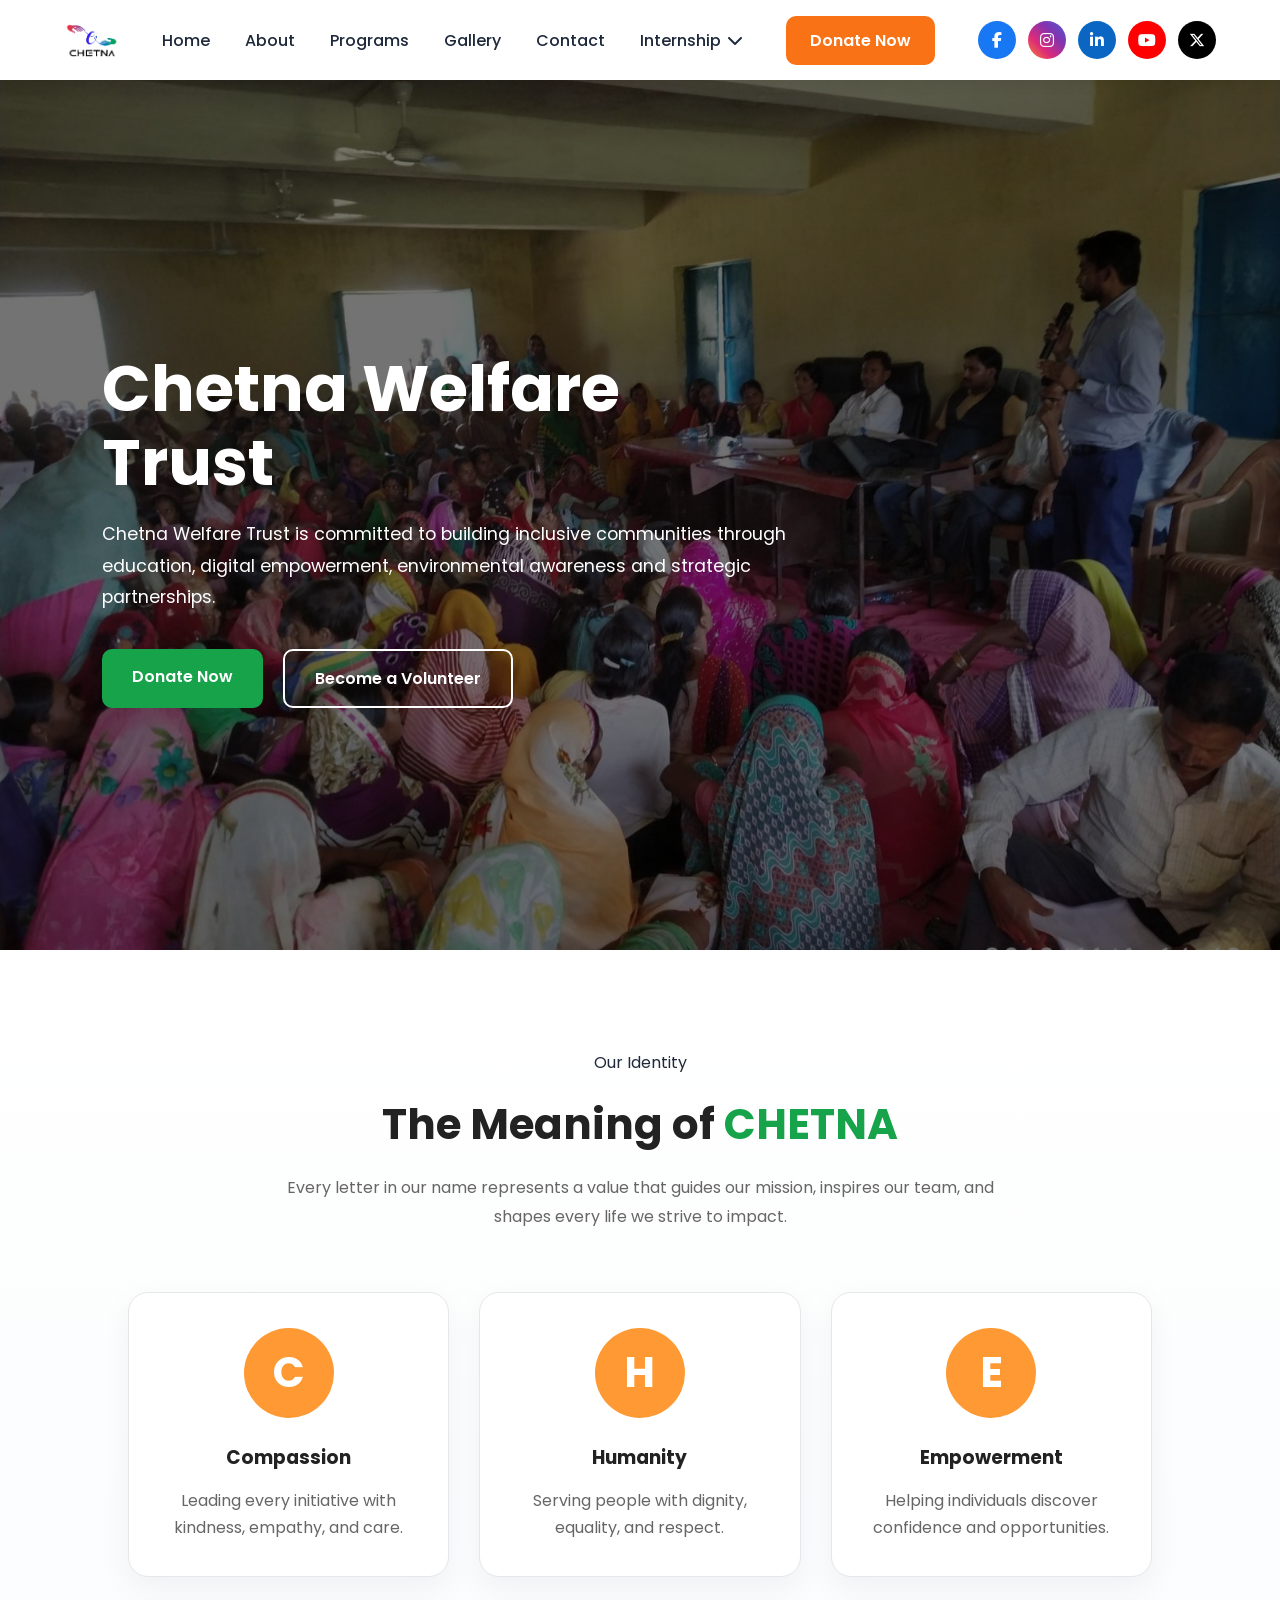
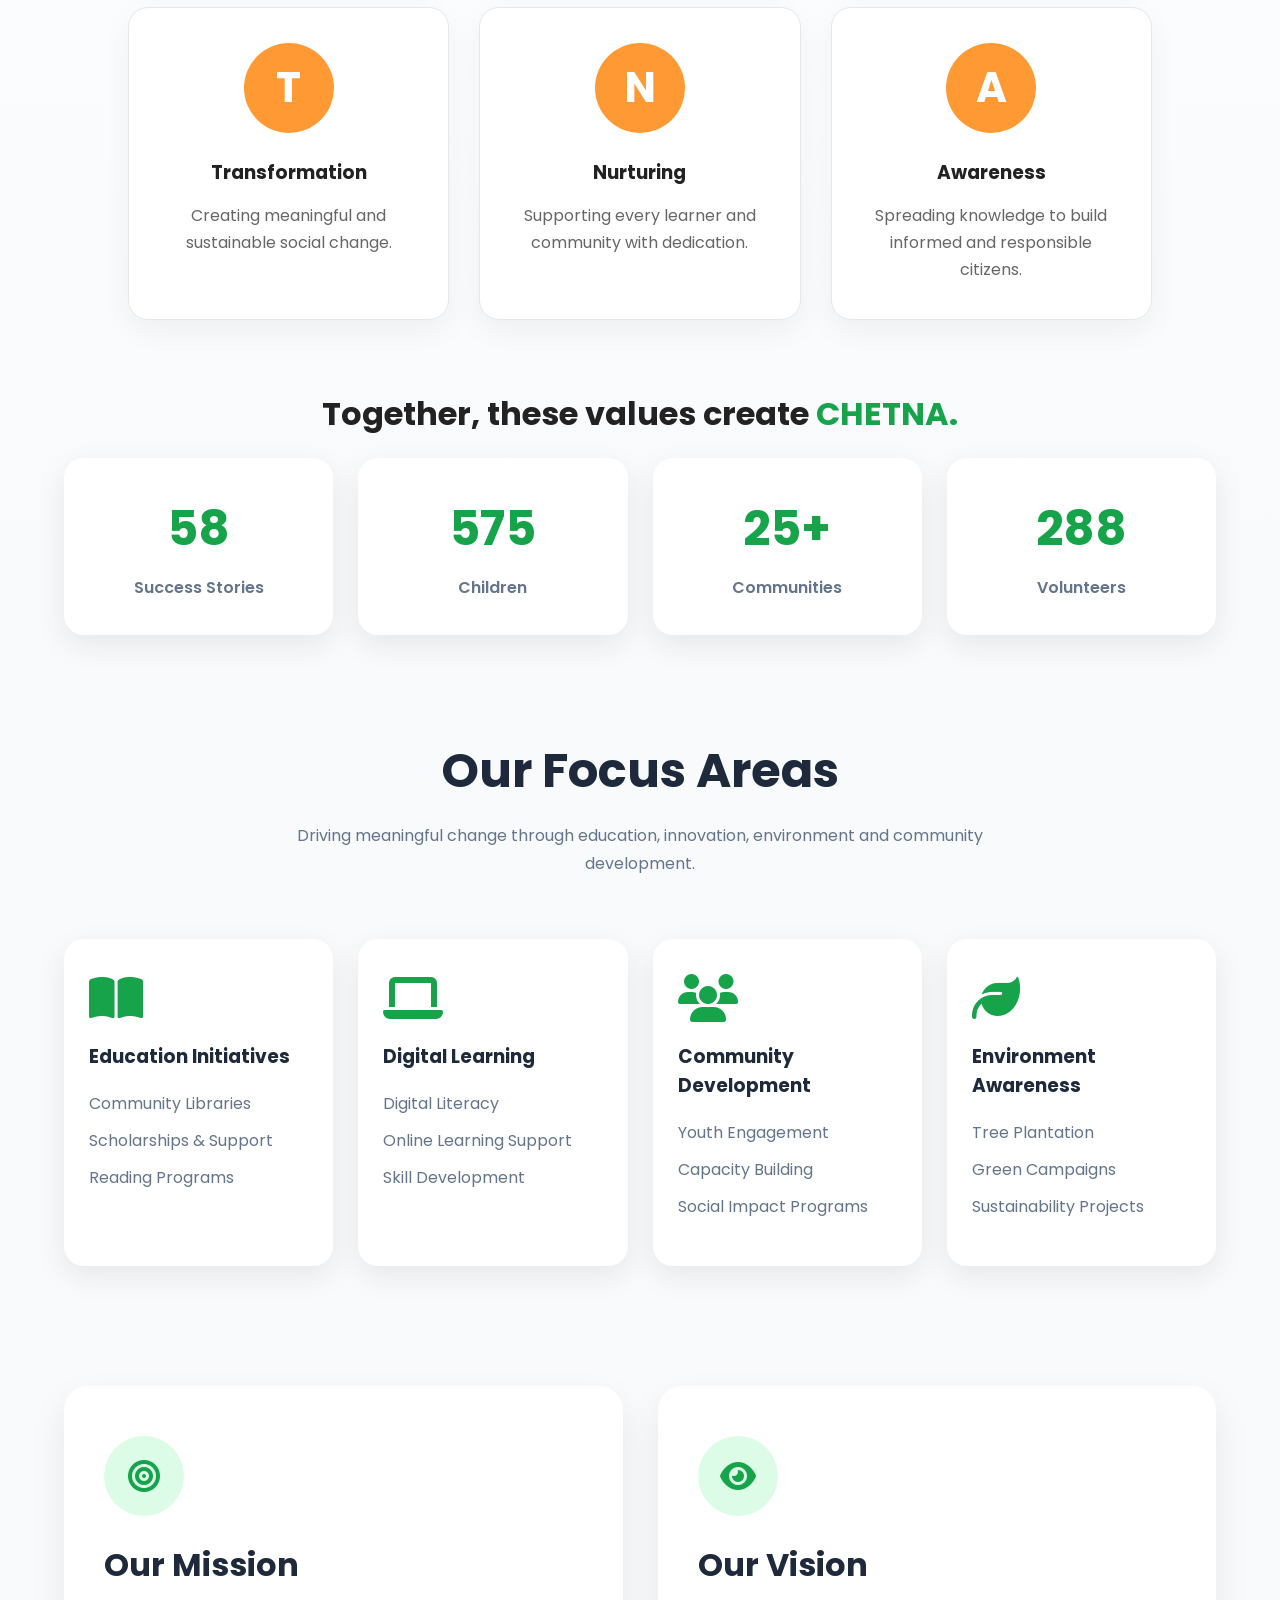
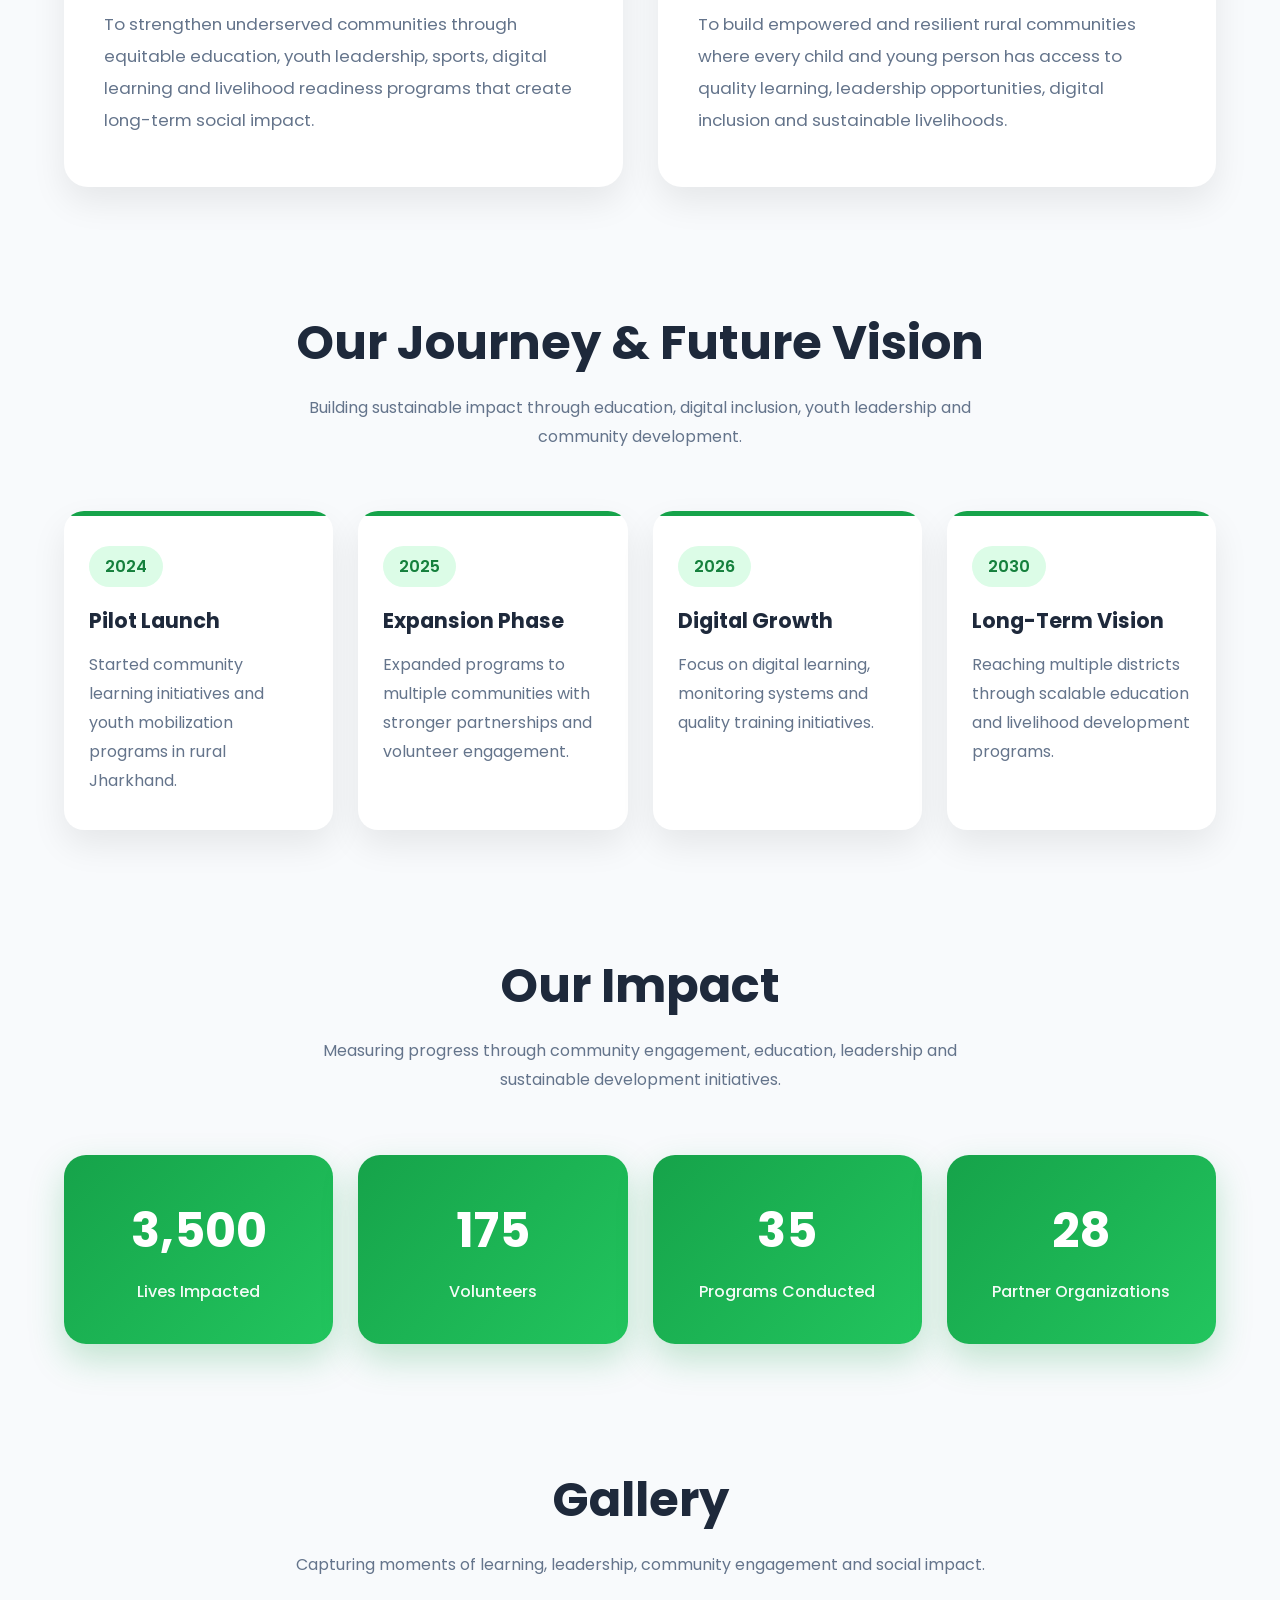
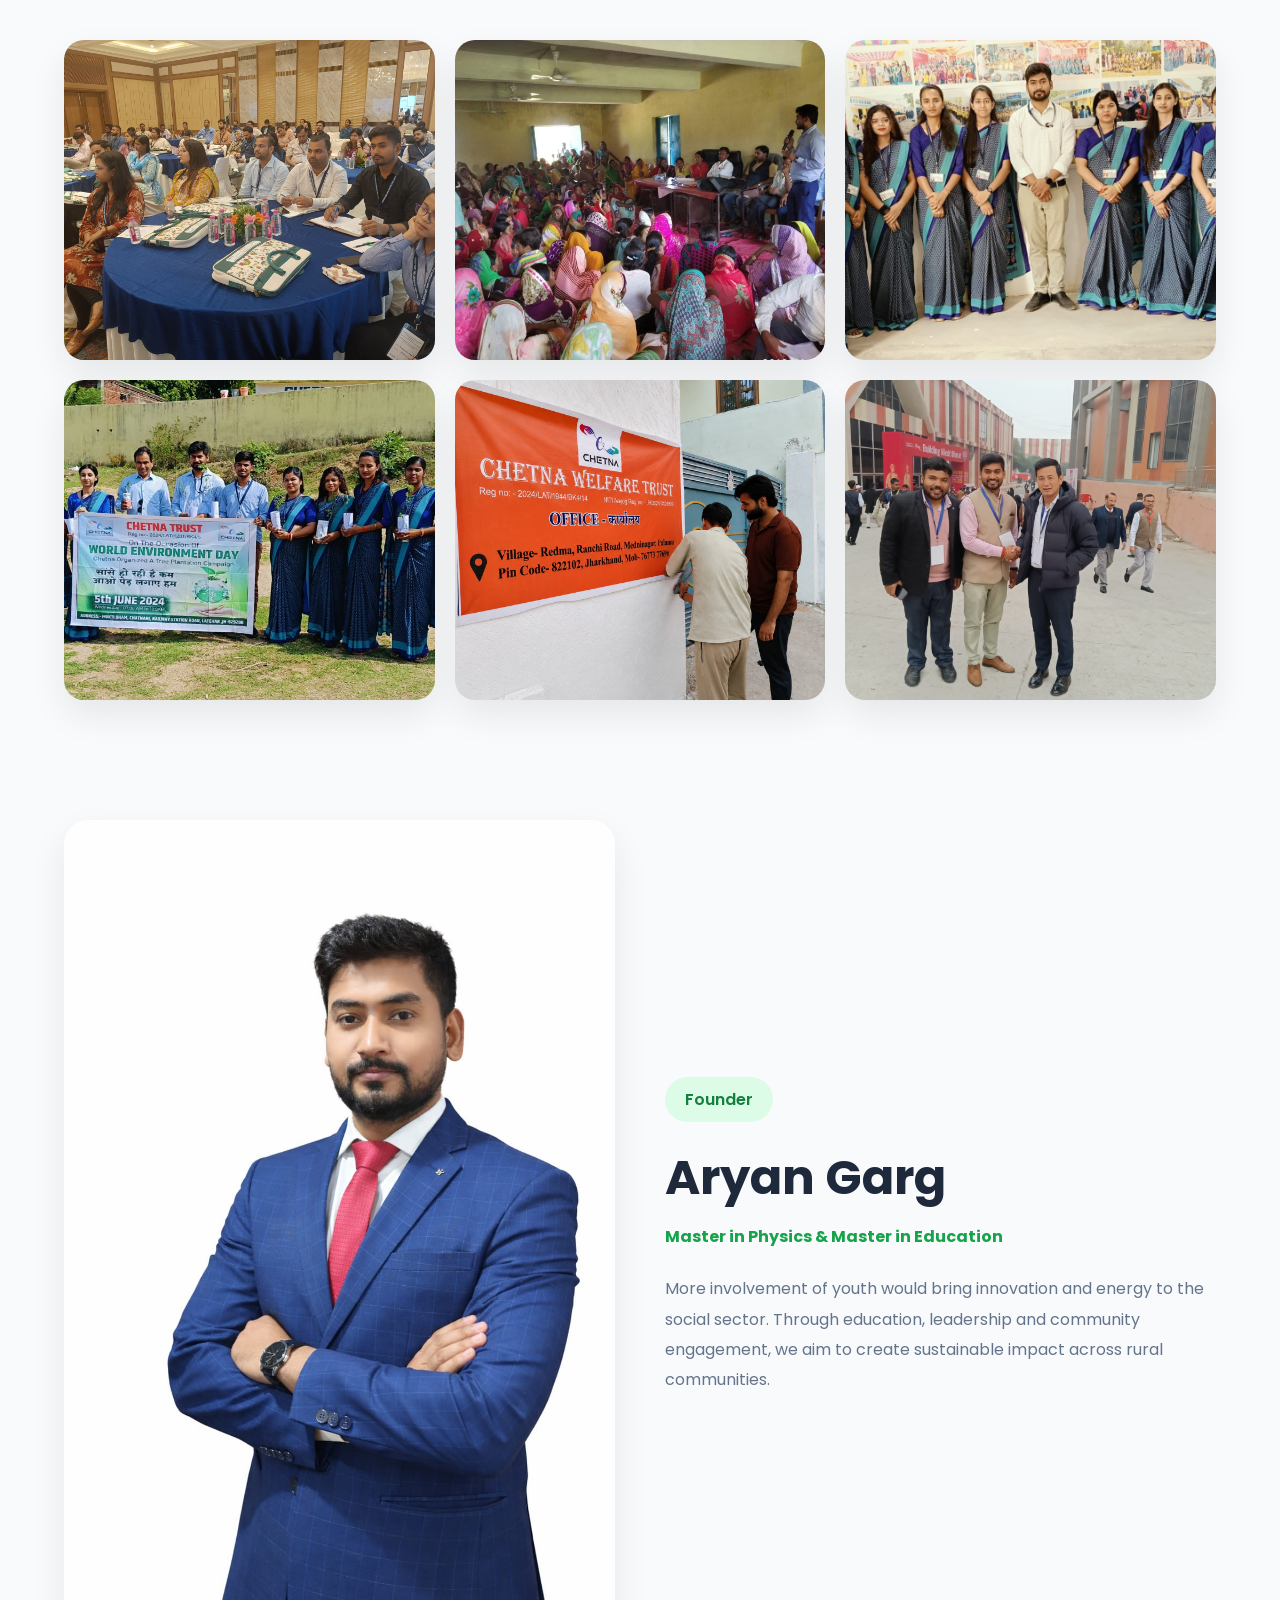
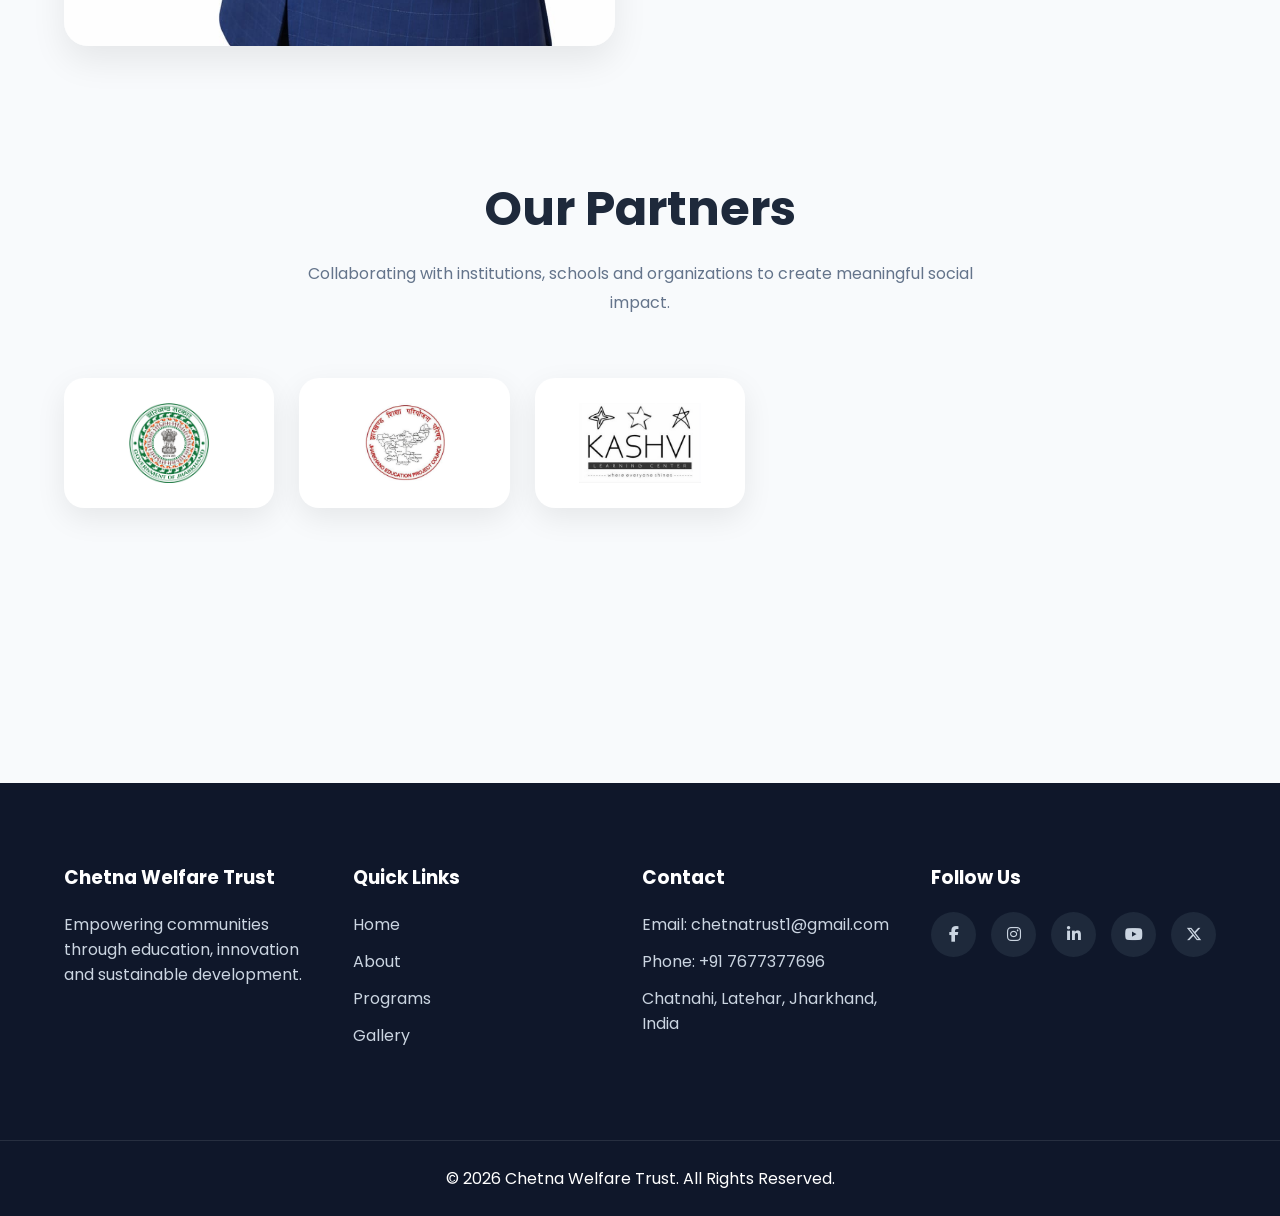
==== index.html @ c37565cb "initial commit" ====
<!doctype html>
<html lang="en">
  <head>
    <title>
      Chetna Welfare Trust | Empowering Communities Through Education
    </title>

    <meta
      name="description"
      content="Chetna Welfare Trust is a non-profit organization dedicated to education, youth empowerment, community development, internships, and social impact initiatives across India."
    />

    <meta
      name="keywords"
      content="Chetna Welfare Trust, NGO, Education, Internship, Volunteer, Community Development, Social Welfare, Youth Empowerment, Certificate Verification, India"
    />

    <meta name="author" content="Chetna Welfare Trust" />

    <meta name="robots" content="index, follow" />

    <link rel="canonical" href="https://chetnawelfaretrust.org/" />

    <link rel="icon" href="assets/images/favicon.png" type="image/png" />
    <!-- Open Graph -->

    <meta property="og:type" content="website" />

    <meta property="og:site_name" content="Chetna Welfare Trust" />

    <meta
      property="og:title"
      content="Chetna Welfare Trust | Empowering Communities Through Education"
    />

    <meta
      property="og:description"
      content="Join Chetna Welfare Trust in empowering communities through education, youth leadership, internships, and social impact initiatives."
    />

    <meta property="og:url" content="https://chetnawelfaretrust.org/" />

    <meta
      property="og:image"
      content="https://chetnawelfaretrust.org/assets/images/og-image.jpg"
    />

    <meta property="og:image:width" content="1200" />

    <meta property="og:image:height" content="630" />

    <meta property="og:locale" content="en_IN" />
    <meta name="twitter:card" content="summary_large_image" />

    <meta name="twitter:title" content="Chetna Welfare Trust" />

    <meta
      name="twitter:description"
      content="Empowering Communities Through Education & Social Impact."
    />

    <meta
      name="twitter:image"
      content="https://chetnawelfaretrust.org/assets/images/og-image.jpg"
    />

    <meta name="twitter:site" content="@chetnatrust1" />

    <meta name="twitter:creator" content="@chetnatrust1" />

    <meta charset="UTF-8" />
    <meta name="viewport" content="width=device-width, initial-scale=1.0" />

    <link rel="stylesheet" href="css/style.css" />

    <link rel="preconnect" href="https://fonts.googleapis.com" />
    <link
      href="https://fonts.googleapis.com/css2?family=Poppins:wght@300;400;500;600;700&display=swap"
      rel="stylesheet"
    />

    <link
      rel="stylesheet"
      href="https://cdnjs.cloudflare.com/ajax/libs/font-awesome/6.7.2/css/all.min.css"
    />
    <link rel="icon" type="image/png" href="assets/images/favicon.png" />
    <script type="application/ld+json">
      {
        "@context": "https://schema.org",
        "@type": "NGO",
        "name": "Chetna Welfare Trust",
        "url": "https://chetnawelfaretrust.org",
        "logo": "https://chetnawelfaretrust.org/assets/images/logo.png",
        "image": "https://chetnawelfaretrust.org/assets/images/og-image.jpg",
        "description": "Chetna Welfare Trust is a non-profit organization dedicated to education, youth empowerment, internships, community development, and social impact initiatives.",
        "email": "chetnatrust1@gmail.com",
        "telephone": "+91-7677377696",
        "address": {
          "@type": "PostalAddress",
          "addressLocality": "Chatnahi",
          "addressRegion": "Jharkhand",
          "postalCode": "829206",
          "addressCountry": "IN"
        },
        "sameAs": [
          "https://www.facebook.com/profile.php?id=61560258104470",
          "https://www.instagram.com/chetnawelfaretrust/",
          "https://www.linkedin.com/in/chetna-welfare-trust",
          "https://youtube.com/@chetnawelfaretrust",
          "https://x.com/chetnatrust1"
        ]
      }
    </script>
  </head>

  <body>
    <header>
      <nav class="navbar">
        <div class="logo">
          <img src="assets/images/logo.png" alt="Chetna Logo" />
        </div>
        <div class="menu-toggle">
          <i class="fas fa-bars"></i>
        </div>

        <ul class="nav-links">
          <li><a href="index.html">Home</a></li>
          <li><a href="about.html">About</a></li>
          <li><a href="programs.html">Programs</a></li>
          <li><a href="gallery.html">Gallery</a></li>
          <li><a href="contact.html">Contact</a></li>
          <li class="dropdown">
            <a href="#">
              Internship
              <i class="fas fa-chevron-down"></i>
            </a>

            <ul class="dropdown-menu">
              <li>
                <a href="apply.html"> Apply for Internship </a>
              </li>

              <li>
                <a href="intern.html"> Intern Portal </a>
              </li>

              <li>
                <a href="alumni.html"> Alumni </a>
              </li>

              <li>
                <a href="verify.html"> Verify Certificate </a>
              </li>
            </ul>
          </li>
          <li class="mobile-donate">
            <a href="donate.html">Donate Now</a>
          </li>
        </ul>
        <a href="donate.html" class="donate-btn"> Donate Now </a>
        <div class="navbar-social">
          <a
            href="https://www.facebook.com/profile.php?id=61560258104470&mibextid=ZbWKwL"
            target="_blank" class="facebook"
            ><i class="fab fa-facebook-f"></i
          ></a>

          <a
            href="https://www.instagram.com/chetnawelfaretrust?igsh=Z28xZHllMmFvMW11"
            target="_blank" class="instagram"
            ><i class="fab fa-instagram"></i
          ></a>

          <a
            href="https://www.linkedin.com/in/chetna-welfare-trust?utm_source=share&utm_campaign=share_via&utm_content=profile&utm_medium=android_app"
            target="_blank" class="linkedin"
            ><i class="fab fa-linkedin-in"></i
          ></a>

          <a
            href="https://youtube.com/@chetnawelfaretrust?si=_4O9Bzo_yJqtddMz"
            target="_blank" class="youtube"
            ><i class="fab fa-youtube"></i
          ></a>

          <a
            href="https://x.com/chetnatrust1?t=NBhVARQ-8XeHVp4KHiUsDQ&s=09"
            target="_blank" class="twitter"
            ><i class="fa-brands fa-x-twitter"></i
          ></a>
        </div>
      </nav>
    </header>

    <section class="hero">
      <div class="hero-content">
        <h1>Chetna Welfare Trust</h1>

        <p>
          Chetna Welfare Trust is committed to building inclusive communities
          through education, digital empowerment, environmental awareness and
          strategic partnerships.
        </p>

        <div class="hero-buttons">
          <a href="donate.html" class="btn-primary"> Donate Now </a>

          <a href="contact.html" class="btn-secondary"> Become a Volunteer </a>
        </div>
      </div>
    </section>
    <section class="chetna-values">
      <div class="section-heading">
        <span class="section-tag">Our Identity</span>

        <h2>The Meaning of <span>CHETNA</span></h2>

        <p>
          Every letter in our name represents a value that guides our mission,
          inspires our team, and shapes every life we strive to impact.
        </p>
      </div>

      <div class="values-grid">
        <div class="value-card hidden">
          <div class="letter">C</div>
          <h3>Compassion</h3>
          <p>Leading every initiative with kindness, empathy, and care.</p>
        </div>

        <div class="value-card hidden">
          <div class="letter">H</div>
          <h3>Humanity</h3>
          <p>Serving people with dignity, equality, and respect.</p>
        </div>

        <div class="value-card hidden">
          <div class="letter">E</div>
          <h3>Empowerment</h3>
          <p>Helping individuals discover confidence and opportunities.</p>
        </div>

        <div class="value-card hidden">
          <div class="letter">T</div>
          <h3>Transformation</h3>
          <p>Creating meaningful and sustainable social change.</p>
        </div>

        <div class="value-card hidden">
          <div class="letter">N</div>
          <h3>Nurturing</h3>
          <p>Supporting every learner and community with dedication.</p>
        </div>

        <div class="value-card hidden">
          <div class="letter">A</div>
          <h3>Awareness</h3>
          <p>Spreading knowledge to build informed and responsible citizens.</p>
        </div>
      </div>

      <div class="chetna-footer">
        <h3>Together, these values create <span>CHETNA.</span></h3>
      </div>
    </section>
    <section class="stats hidden">
      <div class="stat-card">
        <h2 class="counter" data-target="100">0</h2>
        <p>Success Stories</p>
      </div>

      <div class="stat-card">
        <h2 class="counter" data-target="1000">0</h2>
        <p>Children</p>
      </div>

      <div class="stat-card">
        <h2 class="counter" data-target="25">0</h2>
        <p>Communities</p>
      </div>

      <div class="stat-card">
        <h2 class="counter" data-target="500">0</h2>
        <p>Volunteers</p>
      </div>
    </section>

    <section class="focus-areas hidden">
      <div class="section-title">
        <h2>Our Focus Areas</h2>
        <p>
          Driving meaningful change through education, innovation, environment
          and community development.
        </p>
      </div>

      <div class="focus-grid">
        <div class="focus-card s-c">
          <i class="fas fa-book-open"></i>
          <h3>Education Initiatives</h3>
          <ul>
            <li>Community Libraries</li>
            <li>Scholarships & Support</li>
            <li>Reading Programs</li>
          </ul>
        </div>

        <div class="focus-card s-c">
          <i class="fas fa-laptop"></i>
          <h3>Digital Learning</h3>
          <ul>
            <li>Digital Literacy</li>
            <li>Online Learning Support</li>
            <li>Skill Development</li>
          </ul>
        </div>

        <div class="focus-card s-c">
          <i class="fas fa-users"></i>
          <h3>Community Development</h3>
          <ul>
            <li>Youth Engagement</li>
            <li>Capacity Building</li>
            <li>Social Impact Programs</li>
          </ul>
        </div>

        <div class="focus-card s-c">
          <i class="fas fa-leaf"></i>
          <h3>Environment Awareness</h3>
          <ul>
            <li>Tree Plantation</li>
            <li>Green Campaigns</li>
            <li>Sustainability Projects</li>
          </ul>
        </div>
      </div>
    </section>
    <section class="mission-vision hidden">
      <div class="mission-card s-c">
        <div class="card-icon">
          <i class="fas fa-bullseye"></i>
        </div>

        <h2>Our Mission</h2>

        <p>
          To strengthen underserved communities through equitable education,
          youth leadership, sports, digital learning and livelihood readiness
          programs that create long-term social impact.
        </p>
      </div>

      <div class="mission-card s-c">
        <div class="card-icon">
          <i class="fas fa-eye"></i>
        </div>

        <h2>Our Vision</h2>

        <p>
          To build empowered and resilient rural communities where every child
          and young person has access to quality learning, leadership
          opportunities, digital inclusion and sustainable livelihoods.
        </p>
      </div>
    </section>

    <section class="journey hidden">
      <div class="section-title">
        <h2>Our Journey & Future Vision</h2>
        <p>
          Building sustainable impact through education, digital inclusion,
          youth leadership and community development.
        </p>
      </div>

      <div class="timeline">
        <div class="timeline-card s-c">
          <span>2024</span>
          <h3>Pilot Launch</h3>
          <p>
            Started community learning initiatives and youth mobilization
            programs in rural Jharkhand.
          </p>
        </div>

        <div class="timeline-card s-c">
          <span>2025</span>
          <h3>Expansion Phase</h3>
          <p>
            Expanded programs to multiple communities with stronger partnerships
            and volunteer engagement.
          </p>
        </div>

        <div class="timeline-card s-c">
          <span>2026</span>
          <h3>Digital Growth</h3>
          <p>
            Focus on digital learning, monitoring systems and quality training
            initiatives.
          </p>
        </div>

        <div class="timeline-card s-c">
          <span>2030</span>
          <h3>Long-Term Vision</h3>
          <p>
            Reaching multiple districts through scalable education and
            livelihood development programs.
          </p>
        </div>
      </div>
    </section>

    <section class="impact-section hidden">
      <div class="section-title">
        <h2>Our Impact</h2>
        <p>
          Measuring progress through community engagement, education, leadership
          and sustainable development initiatives.
        </p>
      </div>

      <div class="impact-grid">
        <div class="impact-card s-c">
          <h3 class="counter" data-target="10000">0</h3>
          <p>Lives Impacted</p>
        </div>

        <div class="impact-card s-c">
          <h3 class="counter" data-target="500">0</h3>
          <p>Volunteers</p>
        </div>

        <div class="impact-card s-c">
          <h3 class="counter" data-target="100">0</h3>
          <p>Programs Conducted</p>
        </div>

        <div class="impact-card s-c">
          <h3 class="counter" data-target="50">0</h3>
          <p>Partner Organizations</p>
        </div>
      </div>
    </section>

    <section class="gallery-section hidden">
      <div class="section-title">
        <h2>Gallery</h2>
        <p>
          Capturing moments of learning, leadership, community engagement and
          social impact.
        </p>
      </div>

      <div class="gallery-grid">
        <div class="gallery-item">
          <img src="assets/images/gallery1.jpeg" alt="" />
        </div>

        <div class="gallery-item">
          <img src="assets/images/gallery2.jpeg" alt="" />
        </div>

        <div class="gallery-item">
          <img src="assets/images/gallery3.jpeg" alt="" />
        </div>

        <div class="gallery-item">
          <img src="assets/images/gallery4.jpeg" alt="" />
        </div>

        <div class="gallery-item">
          <img src="assets/images/gallery5.jpeg" alt="" />
        </div>

        <div class="gallery-item">
          <img src="assets/images/gallery6.jpeg" alt="" />
        </div>
      </div>
    </section>
    <section class="founder-section hidden">
      <div class="founder-image">
        <img src="assets/images/founder.jpg" alt="Aryan Garg" />
      </div>

      <div class="founder-content">
        <span class="founder-tag"> Founder </span>

        <h2>Aryan Garg</h2>

        <h4>Master in Physics & Master in Education</h4>

        <p>
          More involvement of youth would bring innovation and energy to the
          social sector. Through education, leadership and community engagement,
          we aim to create sustainable impact across rural communities.
        </p>
      </div>
    </section>

    <section class="partners-section hidden">
      <div class="section-title">
        <h2>Our Partners</h2>

        <p>
          Collaborating with institutions, schools and organizations to create
          meaningful social impact.
        </p>
      </div>

      <div class="partners-grid">
        <div class="partner-card s-c">
          <img src="assets/images/partner1.png" alt="" />
        </div>

        <div class="partner-card s-c">
          <img src="assets/images/partner2.png" alt="" />
        </div>

        <div class="partner-card s-c">
          <img src="assets/images/partner3.png" alt="" />
        </div>

        <div class="partner-card s-c">
          <img src="assets/images/partner4.png" alt="" />
        </div>

        <div class="partner-card s-c">
          <img src="assets/images/partner5.png" alt="" />
        </div>
        <div class="partner-card s-c">
          <img src="assets/images/partner6.png" alt="st xavier zoology" />
        </div>
        <div class="partner-card s-c">
          <img src="assets/images/partner7.png" alt="kct" />
        </div>
        <div class="partner-card s-c">
          <img src="assets/images/partner8.png" alt="st xavier" />
        </div>
      </div>
    </section>

    <footer>
      <div class="footer-container">
        <div class="footer-col">
          <h3>Chetna Welfare Trust</h3>

          <p>
            Empowering communities through education, innovation and sustainable
            development.
          </p>
        </div>

        <div class="footer-col">
          <h3>Quick Links</h3>

          <a href="index.html">Home</a>
          <a href="about.html">About</a>
          <a href="programs.html">Programs</a>
          <a href="gallery.html">Gallery</a>
        </div>

        <div class="footer-col">
          <h3>Contact</h3>

          <p>Email: chetnatrust1@gmail.com</p>
          <p>Phone: +91 7677377696</p>

          <p>Chatnahi, Latehar, Jharkhand, India</p>
        </div>

        <div class="footer-col">
          <h3>Follow Us</h3>

          <div class="footer-social">
            <a
              href="https://www.facebook.com/profile.php?id=61560258104470&mibextid=ZbWKwL"
              target="_blank"
              ><i class="fab fa-facebook-f"></i
            ></a>

            <a
              href="https://www.instagram.com/chetnawelfaretrust?igsh=Z28xZHllMmFvMW11"
              target="_blank"
              ><i class="fab fa-instagram"></i
            ></a>

            <a
              href="https://www.linkedin.com/in/chetna-welfare-trust?utm_source=share&utm_campaign=share_via&utm_content=profile&utm_medium=android_app"
              target="_blank"
              ><i class="fab fa-linkedin-in"></i
            ></a>

            <a
              href="https://youtube.com/@chetnawelfaretrust?si=_4O9Bzo_yJqtddMz"
              target="_blank"
              ><i class="fab fa-youtube"></i
            ></a>

            <a
              href="https://x.com/chetnatrust1?t=NBhVARQ-8XeHVp4KHiUsDQ&s=09"
              target="_blank"
              ><i class="fa-brands fa-x-twitter"></i
            ></a>
          </div>
        </div>
      </div>

      <div class="footer-bottom">
        © 2026 Chetna Welfare Trust. All Rights Reserved.
      </div>
    </footer>
    <script src="js/script.js"></script>
    <script src="js/animation.js"></script>
  </body>
</html>
---- css/style.css ----
* {
  margin: 0;
  padding: 0;
  box-sizing: border-box;
  font-family: "Poppins", sans-serif;
}

html {
  scroll-behavior: smooth;
}

body {
  background: #f8fafc;
  color: #1e293b;
}

a {
  text-decoration: none;
}

ul {
  list-style: none;
}

header {
  width: 100%;
  position: fixed;
  top: 0;
  left: 0;
  z-index: 1000;
  background: #ffffff;
  box-shadow: 0 2px 15px rgba(0, 0, 0, 0.08);
}

.navbar {
  width: 90%;
  max-width: 1400px;
  margin: auto;
  height: 80px;
  display: flex;
  justify-content: space-between;
  align-items: center;
}

.logo img {
  height: 60px;
}

.nav-links {
  display: flex;
  gap: 35px;
}

.nav-links a {
  color: #1e293b;
  font-size: 1rem;
  font-weight: 500;
  transition: 0.3s;
}

.nav-links a:hover {
  color: #16a34a;
}

.donate-btn {
  background: #f97316;
  color: white;
  padding: 12px 24px;
  border-radius: 10px;
  font-weight: 600;
  transition: 0.3s;
}

.donate-btn:hover {
  background: #ea580c;
}

/* @media (max-width: 768px) {
  header {
    position: fixed;
    top: 0;
    left: 0;
    width: 100%;
    z-index: 9999;
    background: #fff;
  }

  .navbar {
    display: flex;
    flex-direction: column;
    align-items: center;
    gap: 15px;
    padding: 15px;
  }

  .logo img {
    max-width: 120px;
    height: auto;
  }

  .nav-links {
    display: flex;
    flex-wrap: wrap;
    justify-content: center;
    gap: 10px;
  }

  .nav-links a {
    font-size: 14px;
  }

  .donate-btn {
    margin-top: 5px;
  }
} */
.hero {
  min-height: 100vh;
  background:
    linear-gradient(rgba(0, 0, 0, 0.55), rgba(0, 0, 0, 0.55)),
    url("../assets/images/hero.jpeg");
  background-size: cover;
  background-position: center;
  display: flex;
  align-items: center;
  margin-top: 50px;
  padding: 120px 8%;
}

.hero-content {
  max-width: 700px;
  color: white;
}

.hero-content h1 {
  font-size: 4rem;
  line-height: 1.15;
  margin-bottom: 20px;
  font-weight: 700;
}

.hero-content p {
  font-size: 1.1rem;
  line-height: 1.8;
  margin-bottom: 35px;
}

.hero-buttons {
  display: flex;
  gap: 20px;
  flex-wrap: wrap;
}

.hero,
.about-hero,
.programs-hero,
.gallery-hero,
.contact-hero,
.donate-hero {
  padding-top: 180px !important;
}

.btn-primary {
  background: #16a34a;
  color: white;
  padding: 15px 30px;
  border-radius: 10px;
  font-weight: 600;
  transition: 0.3s;
}

.btn-primary:hover {
  background: #15803d;
}

.btn-secondary {
  border: 2px solid white;
  color: white;
  padding: 15px 30px;
  border-radius: 10px;
  font-weight: 600;
  transition: 0.3s;
}

.btn-secondary:hover {
  background: white;
  color: #111827;
}

.stats {
  width: 90%;
  max-width: 1300px;
  margin: -80px auto 100px;
  display: grid;
  grid-template-columns: repeat(4, 1fr);
  gap: 25px;
}

.stat-card {
  background: white;
  padding: 35px;
  text-align: center;
  border-radius: 20px;
  box-shadow: 0 10px 30px rgba(0, 0, 0, 0.08);
}

.stat-card h2 {
  color: #16a34a;
  font-size: 3rem;
  margin-bottom: 10px;
}

.stat-card p {
  color: #64748b;
  font-weight: 600;
}

@media (max-width: 992px) {
  .hero-content h1 {
    font-size: 3rem;
  }

  .stats {
    grid-template-columns: repeat(2, 1fr);
  }
}

/* @media (max-width: 768px) {
  .navbar {
    flex-direction: column;
    height: auto;
    padding: 20px 0;
    gap: 20px;
  }

  .nav-links {
    flex-wrap: wrap;
    justify-content: center;
    gap: 15px;
  }

  .hero {
    text-align: center;
  }

  .hero-buttons {
    justify-content: center;
  }

  .hero-content h1 {
    font-size: 2.3rem;
  }

  .stats {
    grid-template-columns: 1fr;
  }
} */
.focus-areas {
  width: 90%;
  max-width: 1300px;
  margin: 100px auto;
}

.section-title {
  text-align: center;
  margin-bottom: 60px;
}

.section-title h2 {
  font-size: 3rem;
  color: #1e293b;
  margin-bottom: 15px;
}

.section-title p {
  color: #64748b;
  max-width: 700px;
  margin: auto;
  line-height: 1.8;
}

.focus-grid {
  display: grid;
  grid-template-columns: repeat(4, 1fr);
  gap: 25px;
}

.focus-card {
  background: white;
  padding: 35px 25px;
  border-radius: 20px;
  box-shadow: 0 10px 30px rgba(0, 0, 0, 0.08);
  transition: 0.3s;
}

.focus-card:hover {
  transform: translateY(-8px);
}

.focus-card i {
  font-size: 3rem;
  color: #16a34a;
  margin-bottom: 20px;
}

.focus-card h3 {
  margin-bottom: 20px;
  color: #1e293b;
}

.focus-card ul li {
  margin-bottom: 12px;
  color: #64748b;
}

@media (max-width: 992px) {
  .focus-grid {
    grid-template-columns: repeat(2, 1fr);
  }
}

@media (max-width: 768px) {
  .section-title h2 {
    font-size: 2.2rem;
  }

  .focus-grid {
    grid-template-columns: 1fr;
  }
}

.mission-vision {
  width: 90%;
  max-width: 1300px;
  margin: 120px auto;
  display: grid;
  grid-template-columns: repeat(2, 1fr);
  gap: 35px;
}

.mission-card {
  background: white;
  padding: 50px 40px;
  border-radius: 24px;
  box-shadow: 0 15px 35px rgba(0, 0, 0, 0.08);
  transition: 0.3s;
}

.mission-card:hover {
  transform: translateY(-10px);
}

.card-icon {
  width: 80px;
  height: 80px;
  border-radius: 50%;
  background: #dcfce7;
  display: flex;
  align-items: center;
  justify-content: center;
  margin-bottom: 25px;
}

.card-icon i {
  font-size: 2rem;
  color: #16a34a;
}

.mission-card h2 {
  font-size: 2rem;
  color: #1e293b;
  margin-bottom: 20px;
}

.mission-card p {
  color: #64748b;
  line-height: 1.9;
  font-size: 1.05rem;
}
@media (max-width: 768px) {
  .mission-vision {
    grid-template-columns: 1fr;
  }

  .mission-card {
    padding: 35px 25px;
  }
}
.journey {
  width: 90%;
  max-width: 1300px;
  margin: 120px auto;
}

.timeline {
  display: grid;
  grid-template-columns: repeat(4, 1fr);
  gap: 25px;
  margin-top: 60px;
}

.timeline-card {
  background: white;
  padding: 35px 25px;
  border-radius: 20px;
  box-shadow: 0 15px 35px rgba(0, 0, 0, 0.08);
  transition: 0.3s;
  position: relative;
  overflow: hidden;
}

.timeline-card::before {
  content: "";
  position: absolute;
  top: 0;
  left: 0;
  width: 100%;
  height: 5px;
  background: #16a34a;
}

.timeline-card:hover {
  transform: translateY(-8px);
}

.timeline-card span {
  display: inline-block;
  background: #dcfce7;
  color: #15803d;
  padding: 8px 16px;
  border-radius: 30px;
  font-weight: 600;
  margin-bottom: 18px;
}

.timeline-card h3 {
  color: #1e293b;
  margin-bottom: 15px;
  font-size: 1.3rem;
}

.timeline-card p {
  color: #64748b;
  line-height: 1.8;
}
@media (max-width: 992px) {
  .timeline {
    grid-template-columns: repeat(2, 1fr);
  }
}

@media (max-width: 768px) {
  .timeline {
    grid-template-columns: 1fr;
  }
}
.impact-section {
  width: 90%;
  max-width: 1300px;
  margin: 120px auto;
}

.impact-grid {
  display: grid;
  grid-template-columns: repeat(4, 1fr);
  gap: 25px;
  margin-top: 60px;
}

.impact-card {
  background: linear-gradient(135deg, #16a34a, #22c55e);
  color: white;
  padding: 40px 25px;
  border-radius: 22px;
  text-align: center;
  box-shadow: 0 15px 35px rgba(22, 163, 74, 0.25);
  transition: 0.3s;
}

.impact-card:hover {
  transform: translateY(-10px);
}

.impact-card h3 {
  font-size: 3rem;
  margin-bottom: 12px;
  font-weight: 700;
}

.impact-card p {
  font-size: 1rem;
  font-weight: 500;
  opacity: 0.95;
}
@media (max-width: 992px) {
  .impact-grid {
    grid-template-columns: repeat(2, 1fr);
  }
}

@media (max-width: 768px) {
  .impact-grid {
    grid-template-columns: 1fr;
  }

  .impact-card h3 {
    font-size: 2.4rem;
  }
}
.gallery-section {
  width: 90%;
  max-width: 1300px;
  margin: 120px auto;
}

.gallery-grid {
  display: grid;
  grid-template-columns: repeat(3, 1fr);
  gap: 20px;
  margin-top: 60px;
}

.gallery-item {
  overflow: hidden;
  border-radius: 20px;
  box-shadow: 0 15px 35px rgba(0, 0, 0, 0.08);
}

.gallery-item img {
  width: 100%;
  height: 320px;
  object-fit: cover;
  display: block;
  transition: 0.5s;
}

.gallery-item:hover img {
  transform: scale(1.08);
}
@media (max-width: 992px) {
  .gallery-grid {
    grid-template-columns: repeat(2, 1fr);
  }
}

@media (max-width: 768px) {
  .gallery-grid {
    grid-template-columns: 1fr;
  }

  .gallery-item img {
    height: 260px;
  }
}
.founder-section {
  width: 90%;
  max-width: 1300px;
  margin: 120px auto;
  display: grid;
  grid-template-columns: 1fr 1fr;
  gap: 50px;
  align-items: center;
}

.founder-image img {
  width: 100%;
  border-radius: 24px;
  box-shadow: 0 15px 35px rgba(0, 0, 0, 0.08);
}

.founder-tag {
  display: inline-block;
  padding: 10px 20px;
  background: #dcfce7;
  color: #15803d;
  border-radius: 30px;
  font-weight: 600;
  margin-bottom: 20px;
}

.founder-content h2 {
  font-size: 3rem;
  color: #1e293b;
  margin-bottom: 10px;
}

.founder-content h4 {
  color: #16a34a;
  margin-bottom: 25px;
}

.founder-content p {
  color: #64748b;
  line-height: 1.9;
}

.partners-section {
  width: 90%;
  max-width: 1300px;
  margin: 120px auto;
}

.partners-grid {
  display: grid;
  grid-template-columns: repeat(5, 1fr);
  gap: 25px;
  margin-top: 60px;
}

.partner-card {
  background: white;
  border-radius: 20px;
  padding: 25px;
  display: flex;
  align-items: center;
  justify-content: center;
  box-shadow: 0 10px 30px rgba(0, 0, 0, 0.08);
}

.partner-card img {
  width: 100%;
  max-height: 80px;
  object-fit: contain;
}

footer {
  background: #0f172a;
  color: white;
  margin-top: 120px;
}

.footer-container {
  width: 90%;
  max-width: 1300px;
  margin: auto;
  padding: 80px 0;
  display: grid;
  grid-template-columns: repeat(4, 1fr);
  gap: 40px;
}

.footer-col h3 {
  margin-bottom: 20px;
}

.footer-col p,
.footer-col a {
  color: #cbd5e1;
  display: block;
  margin-bottom: 12px;
}

.footer-social {
  display: flex;
  gap: 15px;
}

.footer-social a {
  width: 45px;
  height: 45px;
  border-radius: 50%;
  background: #1e293b;
  display: flex;
  align-items: center;
  justify-content: center;
}

.footer-bottom {
  text-align: center;
  padding: 25px;
  border-top: 1px solid rgba(255, 255, 255, 0.1);
}

@media (max-width: 992px) {
  .founder-section {
    grid-template-columns: 1fr;
  }

  .partners-grid {
    grid-template-columns: repeat(2, 1fr);
  }

  .footer-container {
    grid-template-columns: repeat(2, 1fr);
  }
}

@media (max-width: 768px) {
  .partners-grid {
    grid-template-columns: 1fr;
  }

  .footer-container {
    grid-template-columns: 1fr;
  }

  .founder-content h2 {
    font-size: 2.2rem;
  }
}
/* =========================
   HAMBURGER MENU
========================= */

.menu-toggle {
  display: none;
  font-size: 28px;
  cursor: pointer;
} 

@media (max-width: 768px) {
  .navbar {
    display: flex;
    justify-content: space-between;
    align-items: center;
    padding: 15px 20px;
    position: relative;
  }

  .menu-toggle {
    display: block;
    font-size: 28px;
    cursor: pointer;
    color: #222;
  }

  .nav-links {
    position: absolute;
    top: 100%;
    left: 0;

    width: 100%;

    background: #fff;

    display: none;

    flex-direction: column;

    align-items: center;

    gap: 20px;

    padding: 25px 0;

    box-shadow: 0 8px 20px rgba(0, 0, 0, 0.08);

    z-index: 9999;
  }

  .nav-links.active {
    display: flex;
  }

  .nav-links li {
    list-style: none;
  }

  .nav-links a {
    font-size: 16px;
    color: #222;
    text-decoration: none;
  }

  .donate-btn {
    display: none;
  }
  .navbar-social{
    display: none;
  }
}
.mobile-donate a {
  background: #ff7a1a;
  color: white !important;

  padding: 12px 25px;

  border-radius: 8px;

  font-weight: 600;

  display: inline-block;
}
.mobile-donate {
  display: none;
}
@media (max-width: 768px) {
  .mobile-donate {
    display: block;
    margin-top: 10px;
  }
  .navbar-social{
    display: none;
  }
}

.hidden {
  opacity: 0;

  transform: translateY(50px);

  transition:
    opacity 0.8s ease,
    transform 0.8s ease;
}

.show {
  opacity: 1;

  transform: translateY(0);
}
header {
  position: fixed;
  top: 0;
  left: 0;
  width: 100%;
  z-index: 9999;
  
  transition:
  transform 0.3s ease,
  box-shadow 0.3s ease,
  background 0.3s ease;
}

header.scrolled {
  background: #ffffff;
  box-shadow: 0 5px 20px rgba(0, 0, 0, 0.08);
}
.s-c {
  opacity: 0;
  
  transform: translateY(40px);
  
  transition:
  opacity 0.8s ease,
  transform 0.8s ease;
}

.s-c.show {
  opacity: 1;
  
  transform: translateY(0);
}
header {
  transition:
  transform 0.3s ease,
  box-shadow 0.3s ease;
}

header.scrolled {
  box-shadow: 0 5px 20px rgba(0, 0, 0, 0.12);
}
.btn-primary,
.btn-secondary,
.donate-btn {
  transition:
  transform 0.3s ease,
  box-shadow 0.3s ease;
}

.btn-primary:hover,
.btn-secondary:hover,
.donate-btn:hover {
  transform: translateY(-3px);
  
  box-shadow: 0 10px 20px rgba(0, 0, 0, 0.15);
}



.dropdown{
  position:relative;
}

.dropdown>a{
  display:flex;
  align-items:center;
  gap:6px;
}

.dropdown-menu{
  
  position:absolute;
  
  top:120%;
  
  left:0;
  
  width:240px;
  
  background:#fff;
  
  border-radius:12px;
  
  box-shadow:0 12px 30px rgba(0,0,0,.12);
  
  opacity:0;
  
  visibility:hidden;
  
  transform:translateY(10px);
  
  transition:.3s;
  
  padding:10px 0;
}

/* Desktop */

.dropdown:hover .dropdown-menu{
    opacity:1;
    visibility:visible;
    transform:translateY(0);
}

/* Mobile */

@media(max-width:768px){

    .dropdown:hover .dropdown-menu{
        opacity:0;
        visibility:hidden;
        transform:translateY(10px);
    }

    .dropdown.active .dropdown-menu{
        opacity:1;
        visibility:visible;
        transform:translateY(0);

        position:static;

        width:100%;

        box-shadow:none;

        margin-top:10px;
    }

}
.dropdown > a i{
    transition:0.3s;
}

.dropdown.active > a i{
    transform:rotate(180deg);
}

.dropdown-menu li{
  
  width:100%;
}

.dropdown-menu a{
  
  display:block;
  
  padding:12px 20px;
  
  color:#222;
  
  transition:.3s;
}

.dropdown-menu a:hover{
  
  background:#f5f5f5;
  
  color:#16a34a;
}
.navbar-social{
  
  display:flex;
  
  align-items:center;
  
  gap:12px;
}

.navbar-social a{

  width:38px;

  height:38px;

  border-radius:50%;

  display:flex;

  justify-content:center;

  align-items:center;

  color:#fff;

  transition:.3s;
}

.navbar-social a:hover{

  transform:translateY(-3px) scale(1.08);
}

.facebook{
    background:#1877F2;
}

.instagram{
    background:linear-gradient(
        45deg,
        #f58529,
        #dd2a7b,
        #8134af,
        #515bd4
    );
}

.linkedin{
    background:#0A66C2;
}

.youtube{
    background:#FF0000;
}

.twitter{
    background:#000;
}
@media (max-width: 768px) {

  .navbar-social{
    display: none !important;
  }

}
.chetna-values{

    padding:100px 10%;

    background:linear-gradient(180deg,#ffffff,#f8fafc);

}

.section-heading{

    text-align:center;

    max-width:750px;

    margin:0 auto 60px;

}

.section-heading h2{

    font-size:42px;

    margin:18px 0;

    color:#222;

}

.section-heading h2 span{

    color:#16a34a;

}

.section-heading p{

    color:#666;

    line-height:1.8;

}

.values-grid{

    display:grid;

    grid-template-columns:repeat(3,1fr);

    gap:30px;

}

.value-card{

    background:white;

    border-radius:20px;

    padding:35px;

    text-align:center;

    transition:.35s;

    border:1px solid #e5e7eb;

    box-shadow:0 10px 30px rgba(0,0,0,.05);

}

.value-card:hover{

    transform:translateY(-10px);

    box-shadow:0 20px 40px rgba(22,163,74,.15);

    border-color: #ffb347;

}

.letter{

    width:90px;

    height:90px;

    margin:auto;

    border-radius:50%;

    background: linear-gradient(135deg, #ff9933, #ff9933);
    color:white;

    display:flex;

    justify-content:center;

    align-items:center;

    font-size:42px;

    font-weight:700;

    margin-bottom:25px;

    transition:.35s;

}

.value-card:hover .letter{

    transform:rotate(10deg) scale(1.1);

}

.value-card h3{

    margin-bottom:15px;

    color:#222;

}

.value-card p{

    color:#666;

    line-height:1.7;

}

.chetna-footer{

    margin-top:70px;

    text-align:center;

}

.chetna-footer h3{

    font-size:32px;

    color:#222;

}

.chetna-footer span{

    color:#16a34a;

}

@media(max-width:992px){

    .values-grid{

        grid-template-columns:repeat(2,1fr);

    }

}

@media(max-width:768px){

    .values-grid{

        grid-template-columns:1fr;

    }

    .section-heading h2{

        font-size:34px;

    }

}
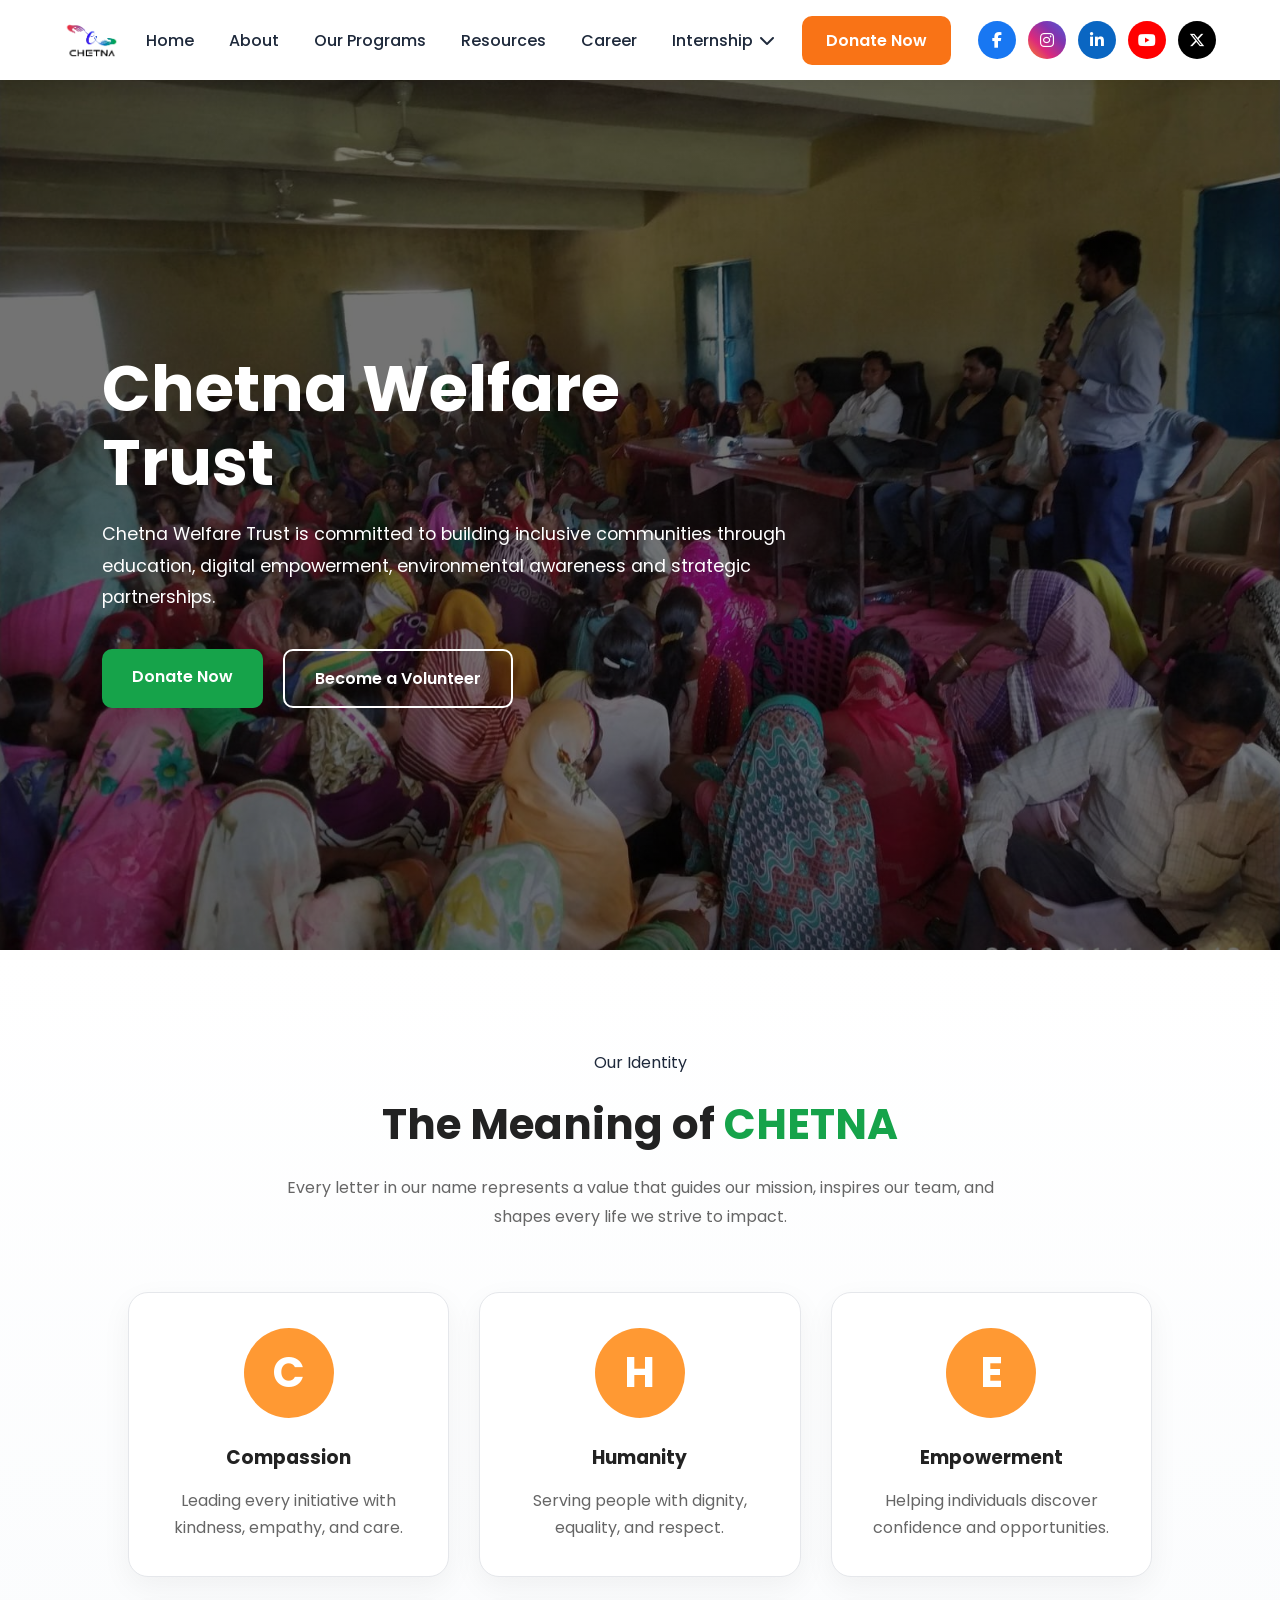
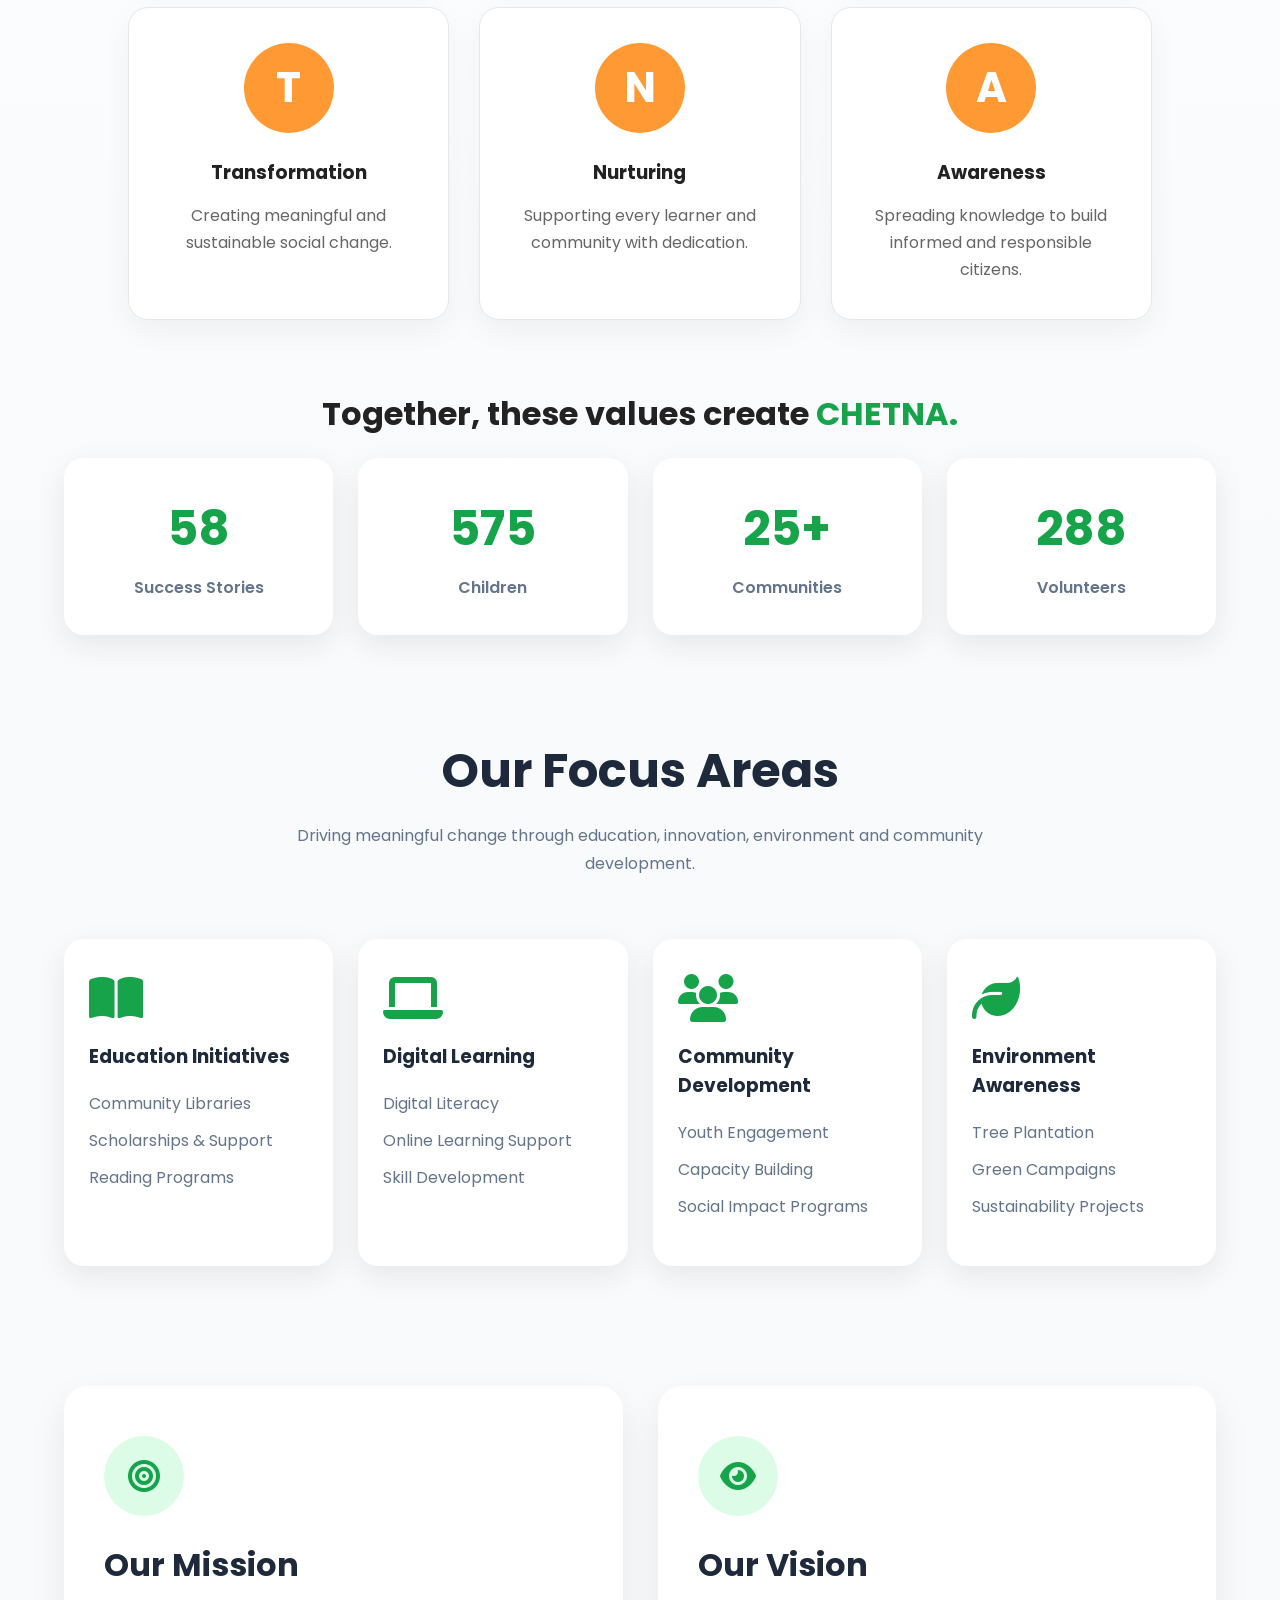
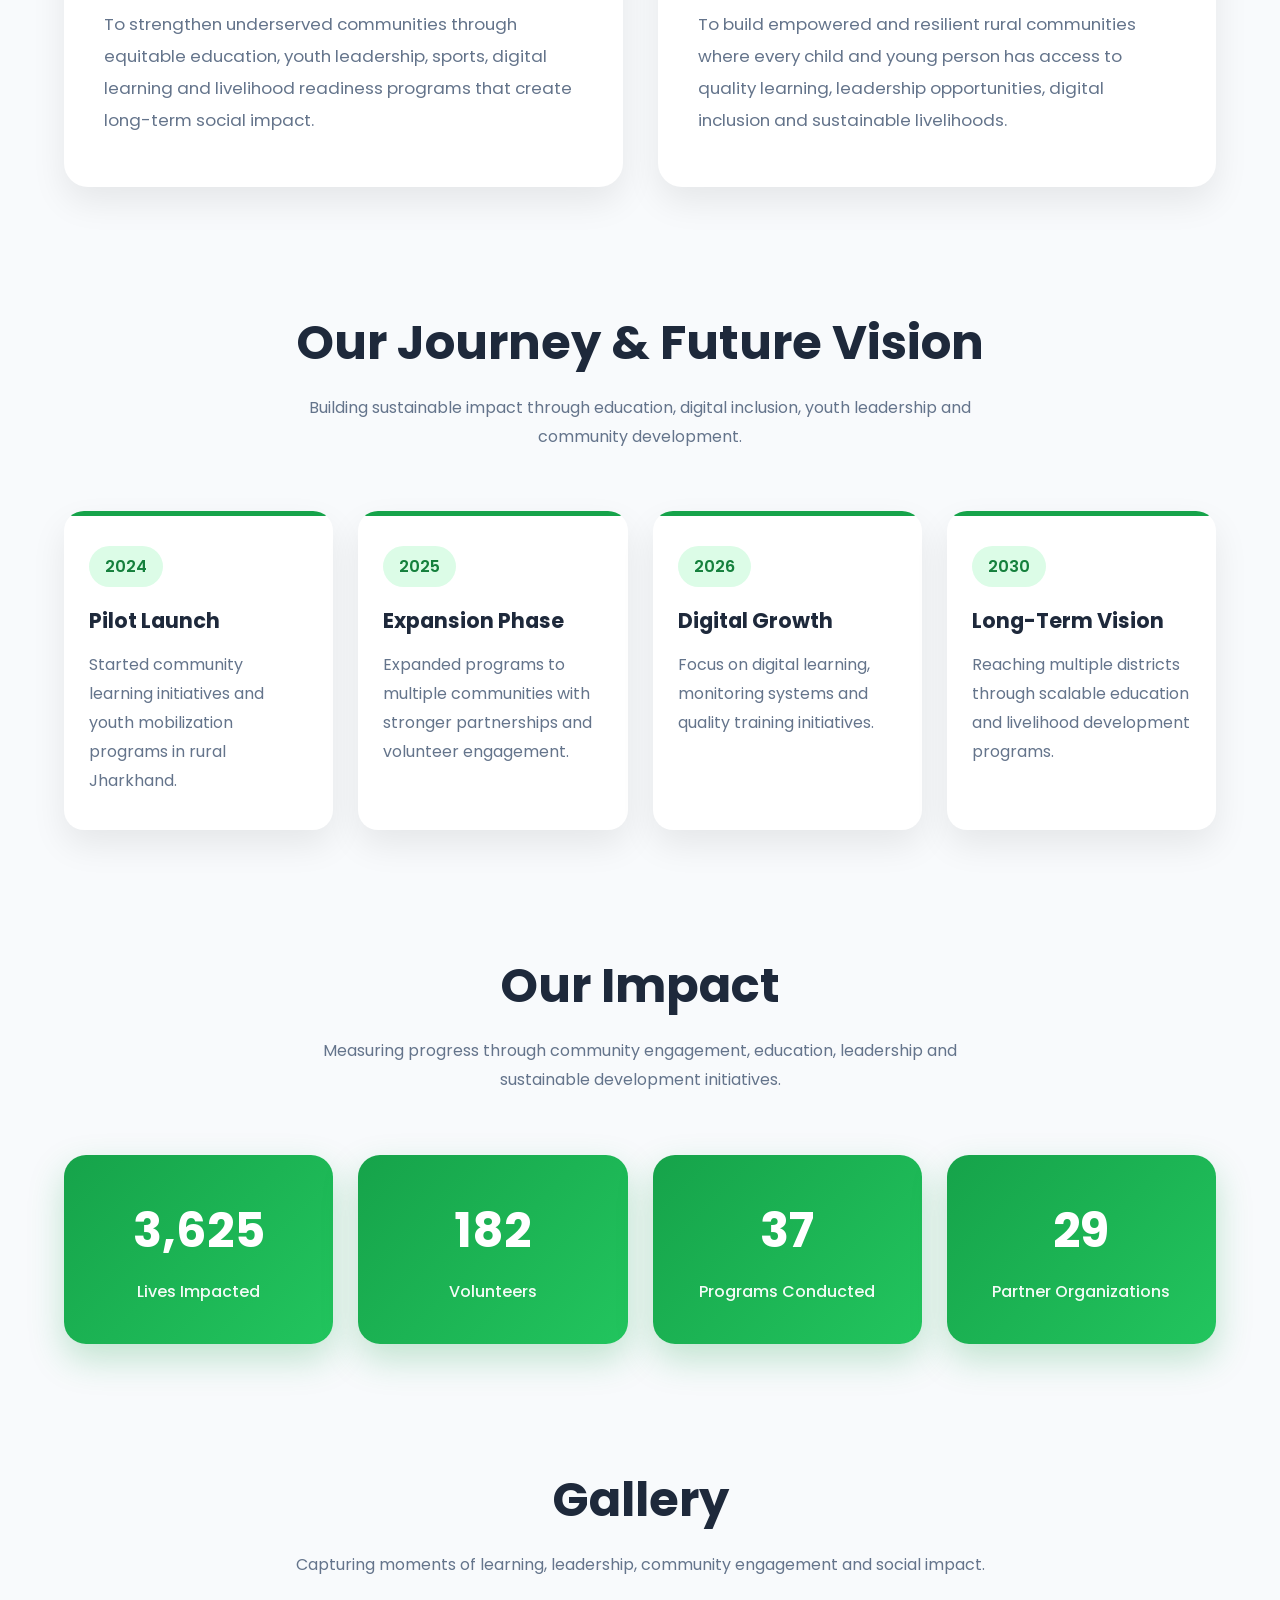
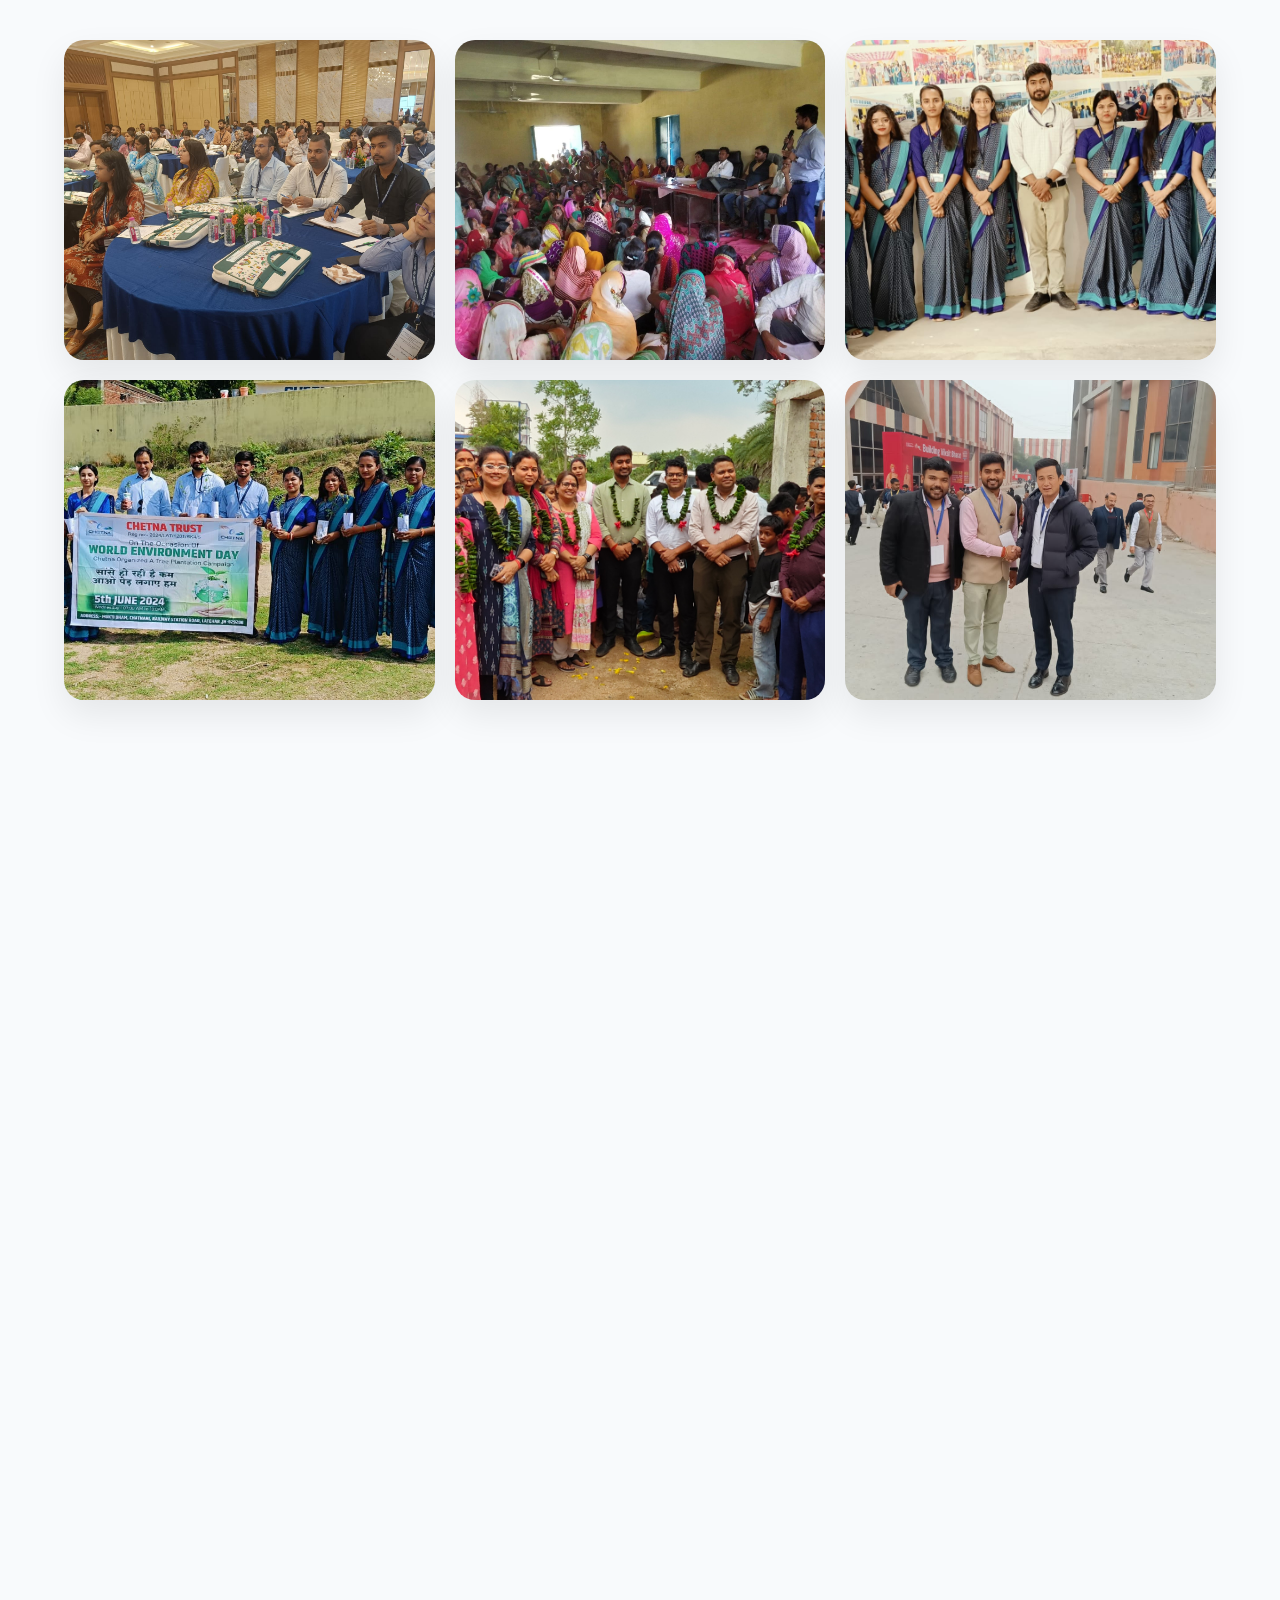
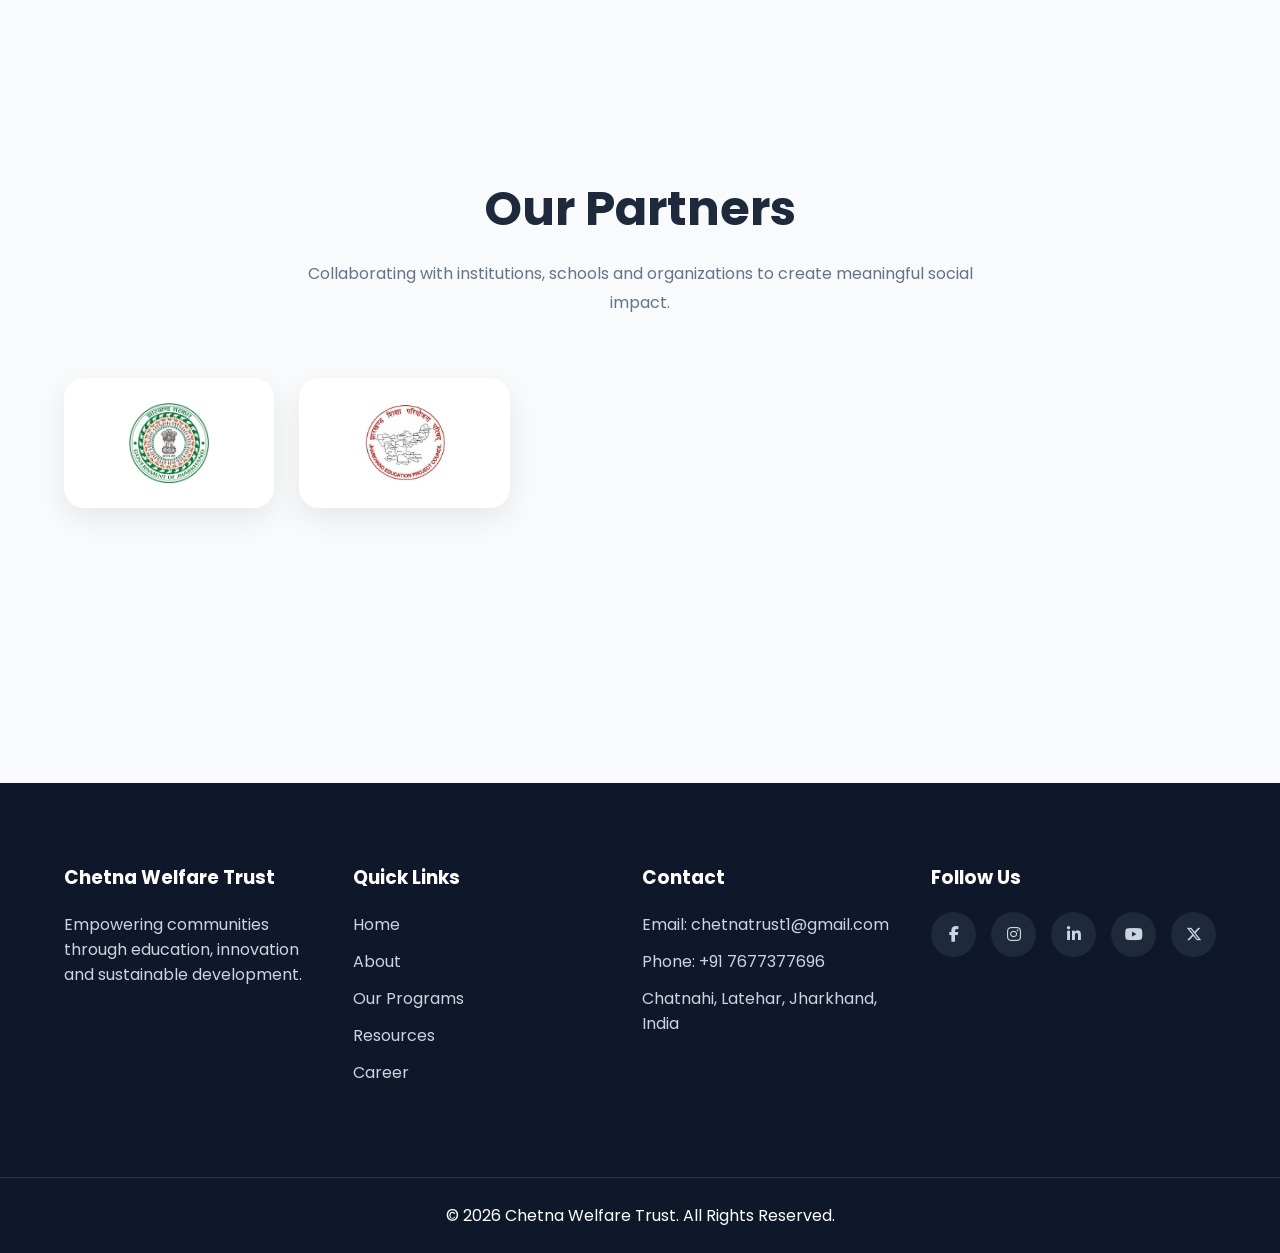
==== commit 2a3bf684: "update clint request" ====
--- a/index.html
+++ b/index.html
@@ -126,9 +126,9 @@
         <ul class="nav-links">
           <li><a href="index.html">Home</a></li>
           <li><a href="about.html">About</a></li>
-          <li><a href="programs.html">Programs</a></li>
-          <li><a href="gallery.html">Gallery</a></li>
-          <li><a href="contact.html">Contact</a></li>
+          <li><a href="programs.html">Our Programs</a></li>
+          <li><a href="gallery.html">Resources</a></li>
+          <li><a href="contact.html">Career</a></li>
           <li class="dropdown">
             <a href="#">
               Internship
@@ -473,7 +473,7 @@
         </div>
 
         <div class="gallery-item">
-          <img src="assets/images/gallery5.jpeg" alt="" />
+          <img src="assets/images/gallery-11.jpeg" alt="" />
         </div>
 
         <div class="gallery-item">
@@ -559,8 +559,9 @@
 
           <a href="index.html">Home</a>
           <a href="about.html">About</a>
-          <a href="programs.html">Programs</a>
-          <a href="gallery.html">Gallery</a>
+          <a href="programs.html">Our Programs</a>
+          <a href="gallery.html">Resources</a>
+          <a href="contact.html">Career</a>
         </div>
 
         <div class="footer-col">
--- a/css/style.css
+++ b/css/style.css
@@ -1171,6 +1171,12 @@
 
 }
 
+.footer-social a:hover{
+
+  transform:translateY(-3px) scale(1.08);
+  
+}
+
 .chetna-footer h3{
 
     font-size:32px;
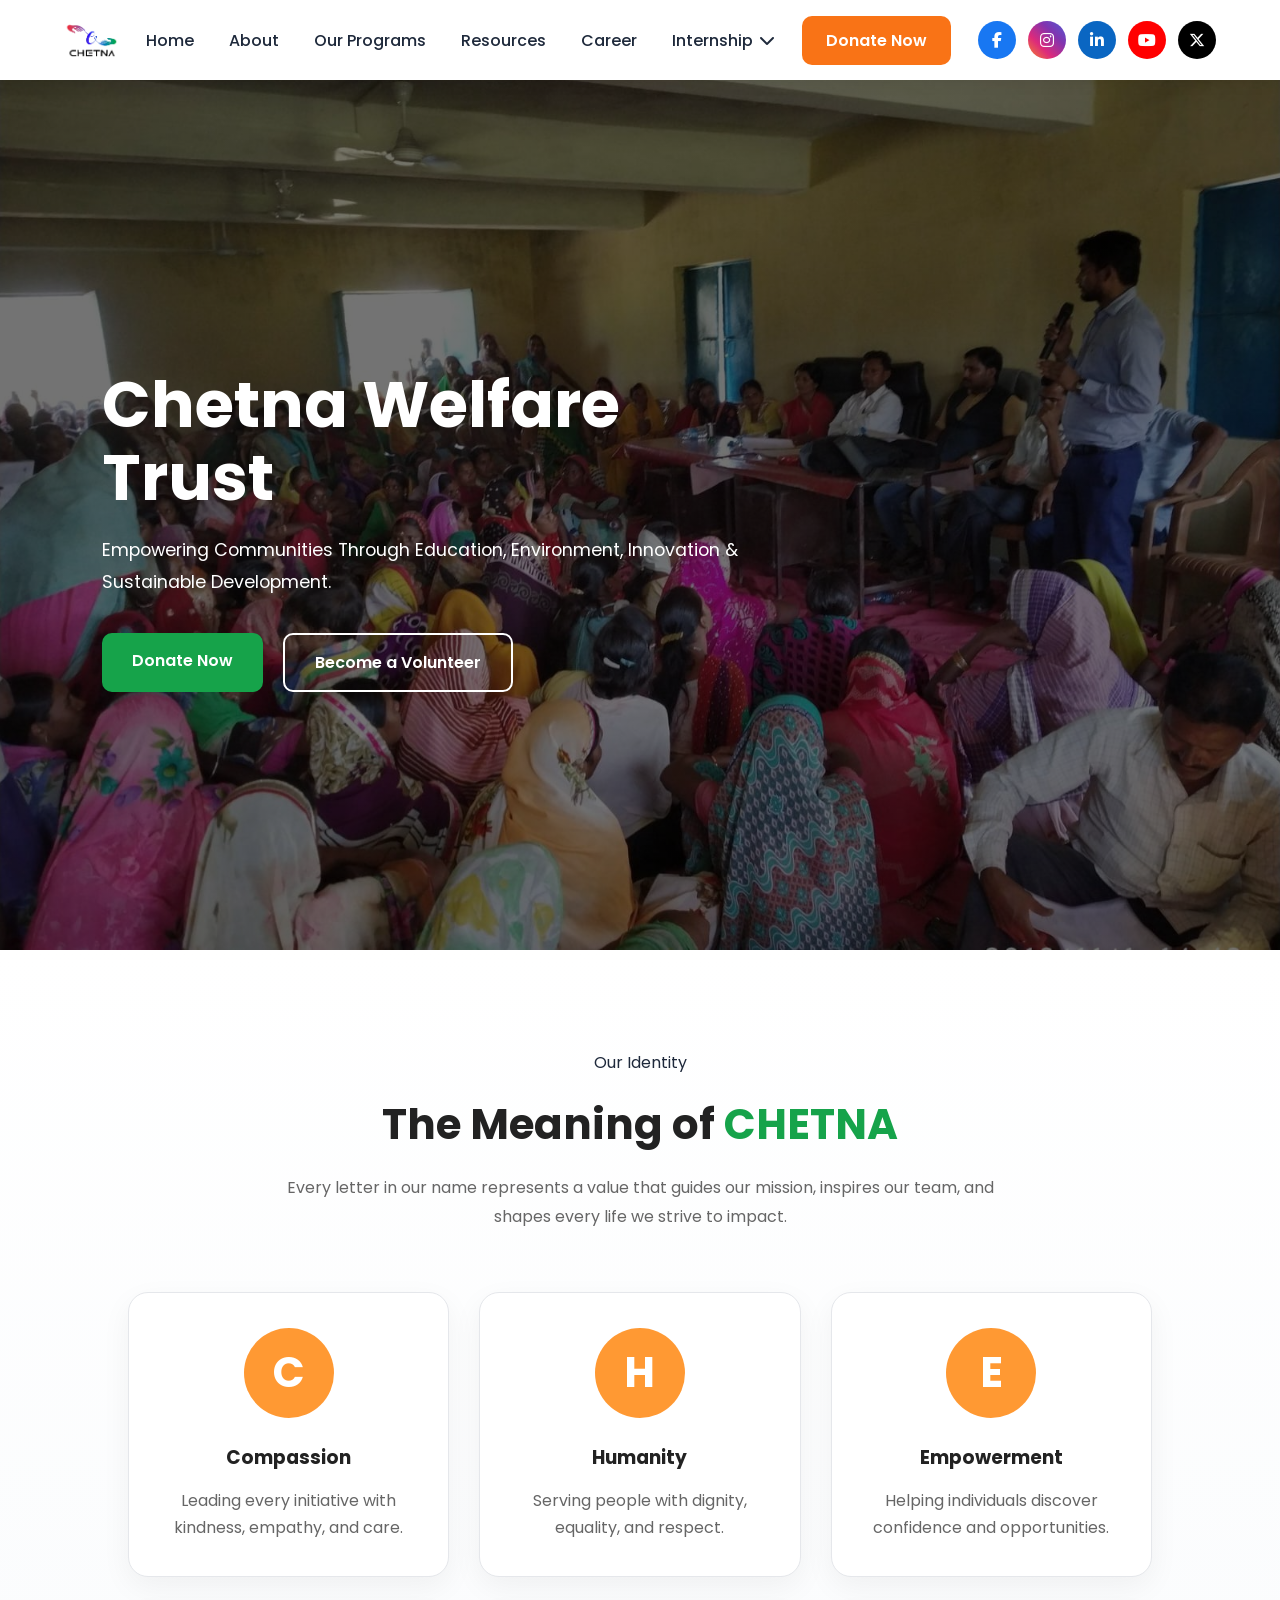
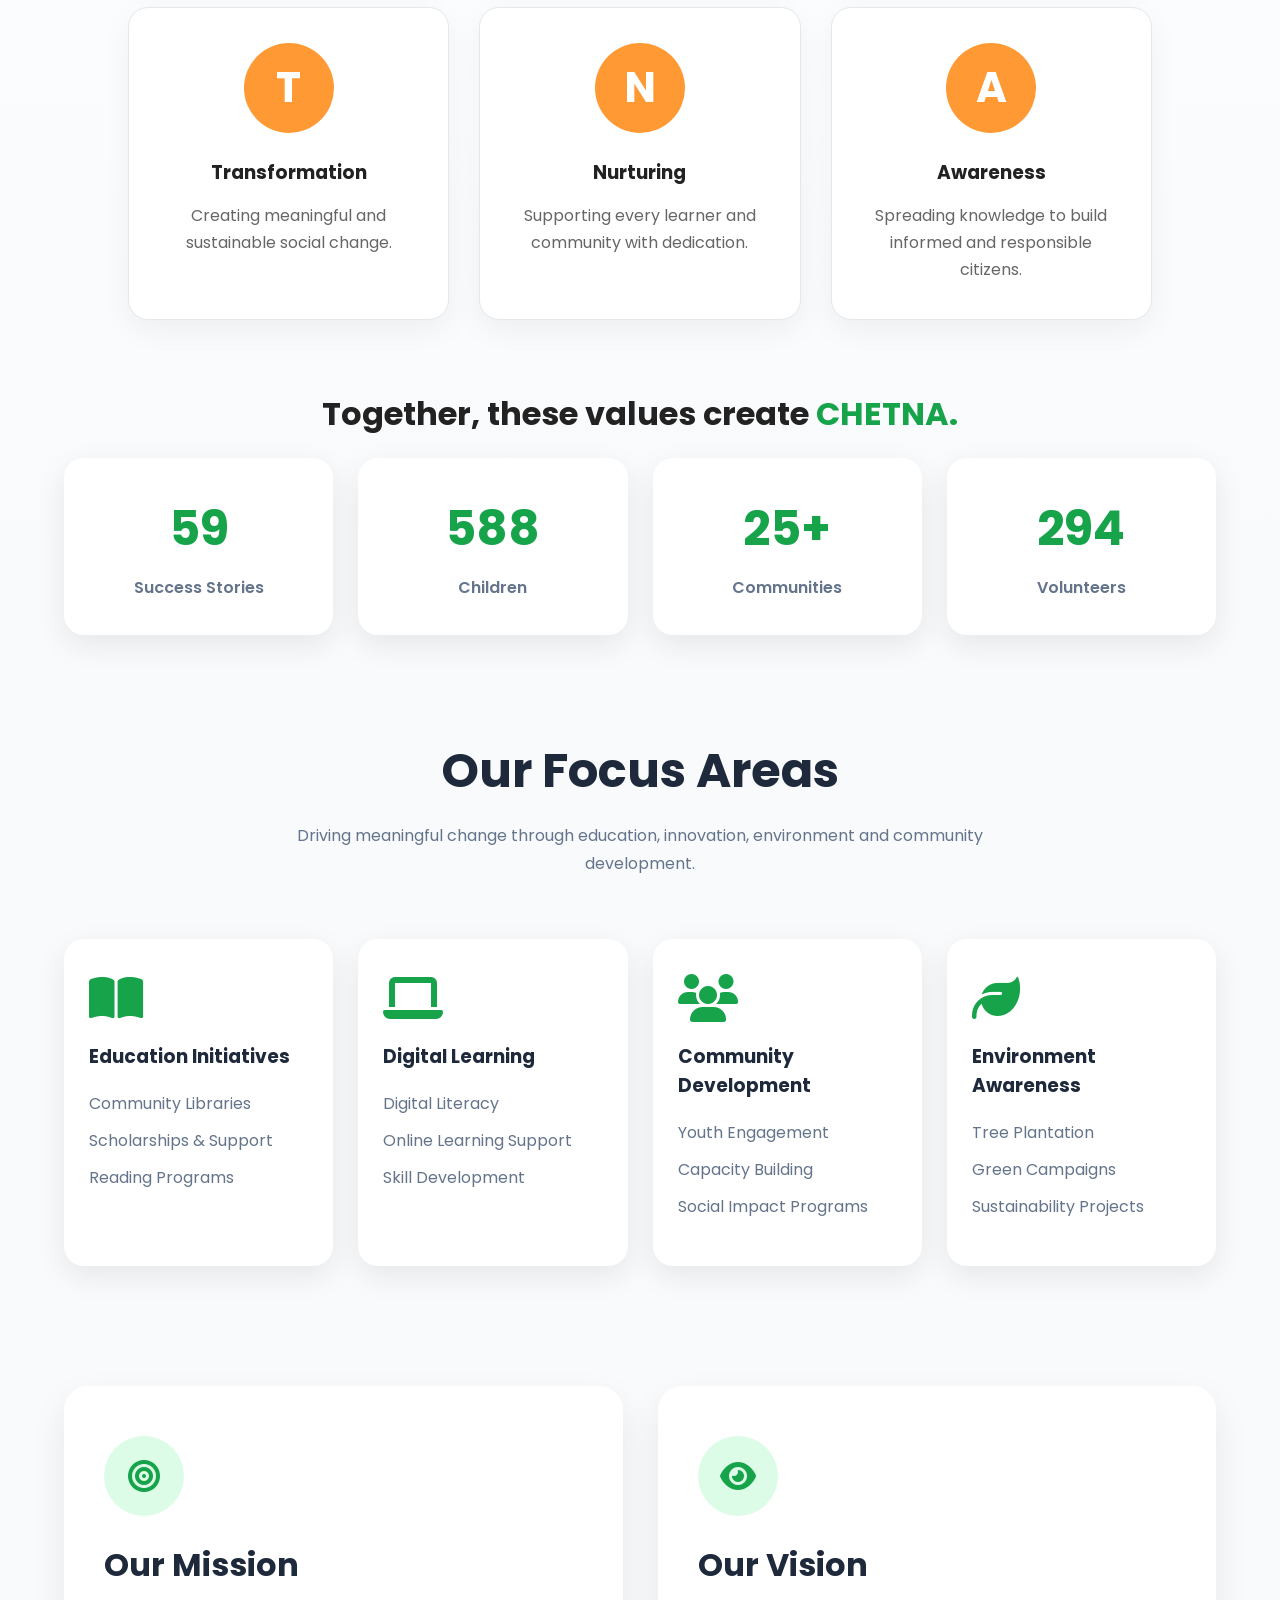
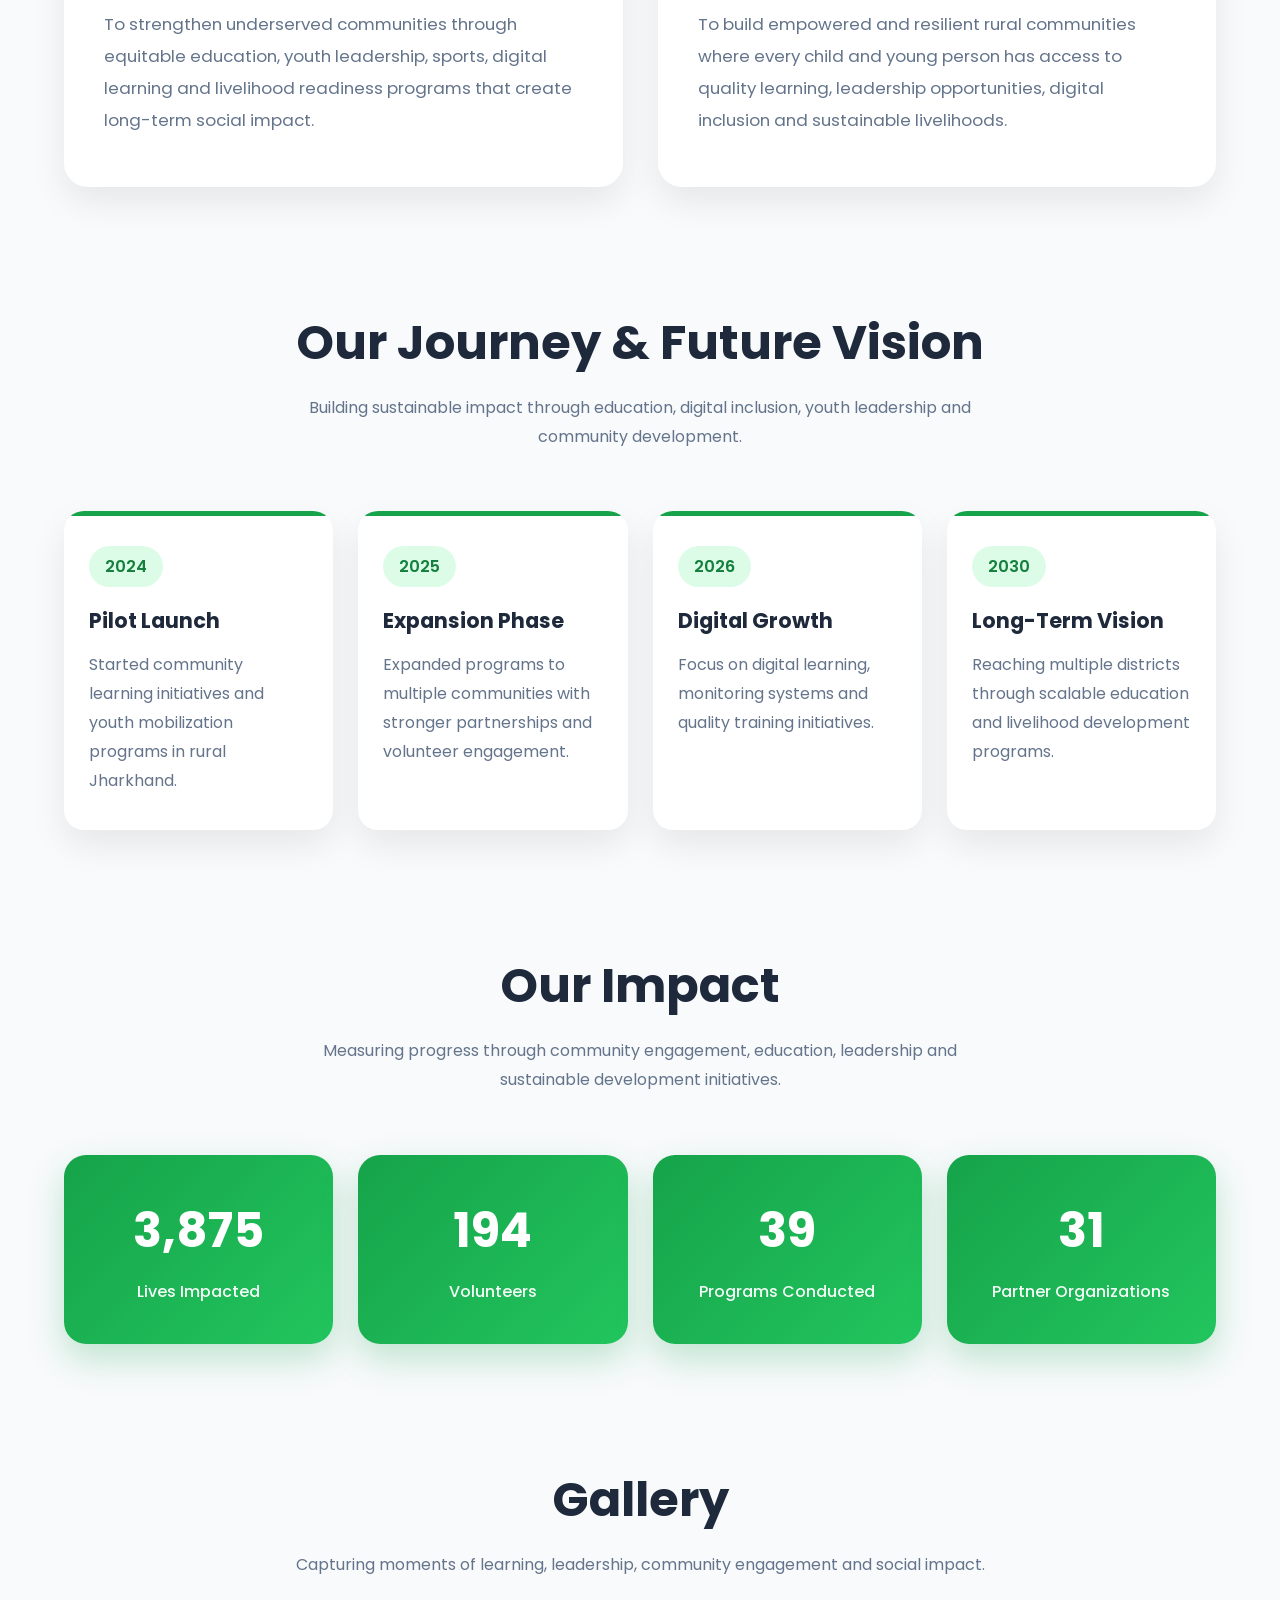
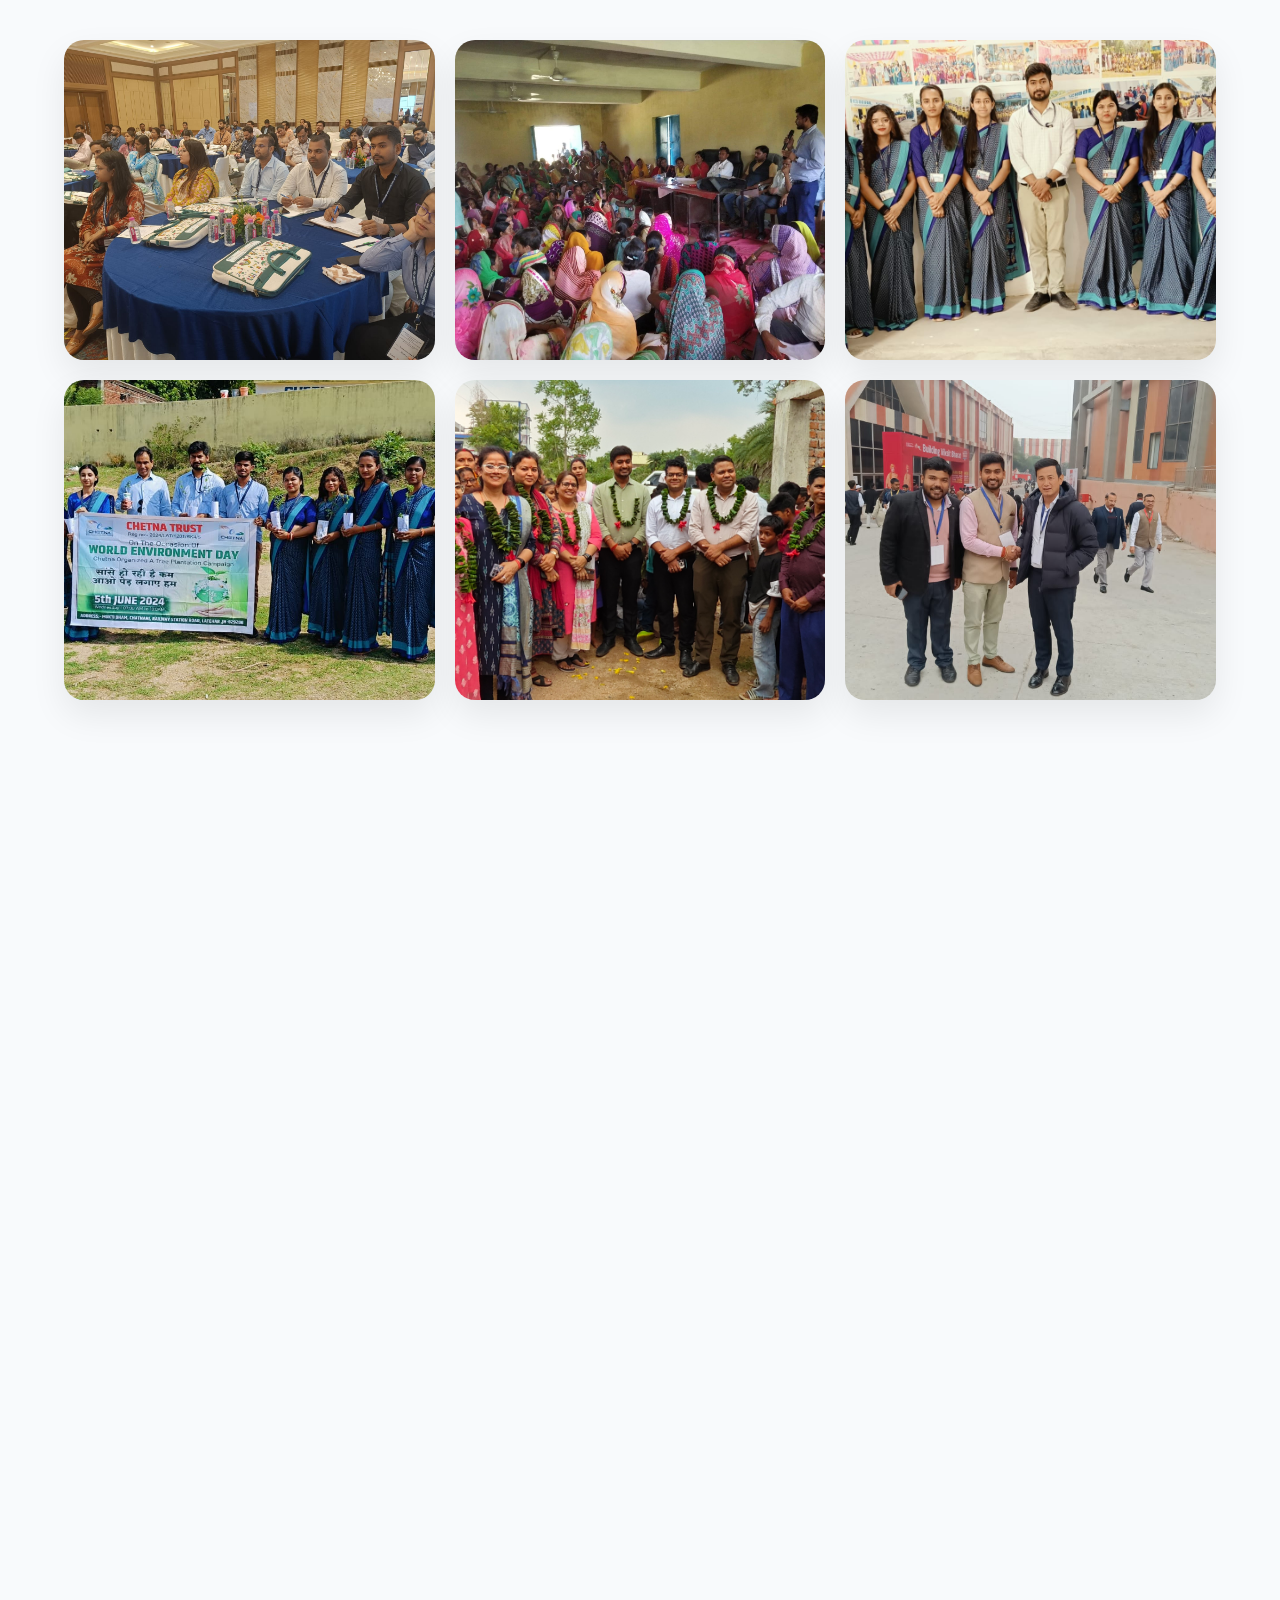
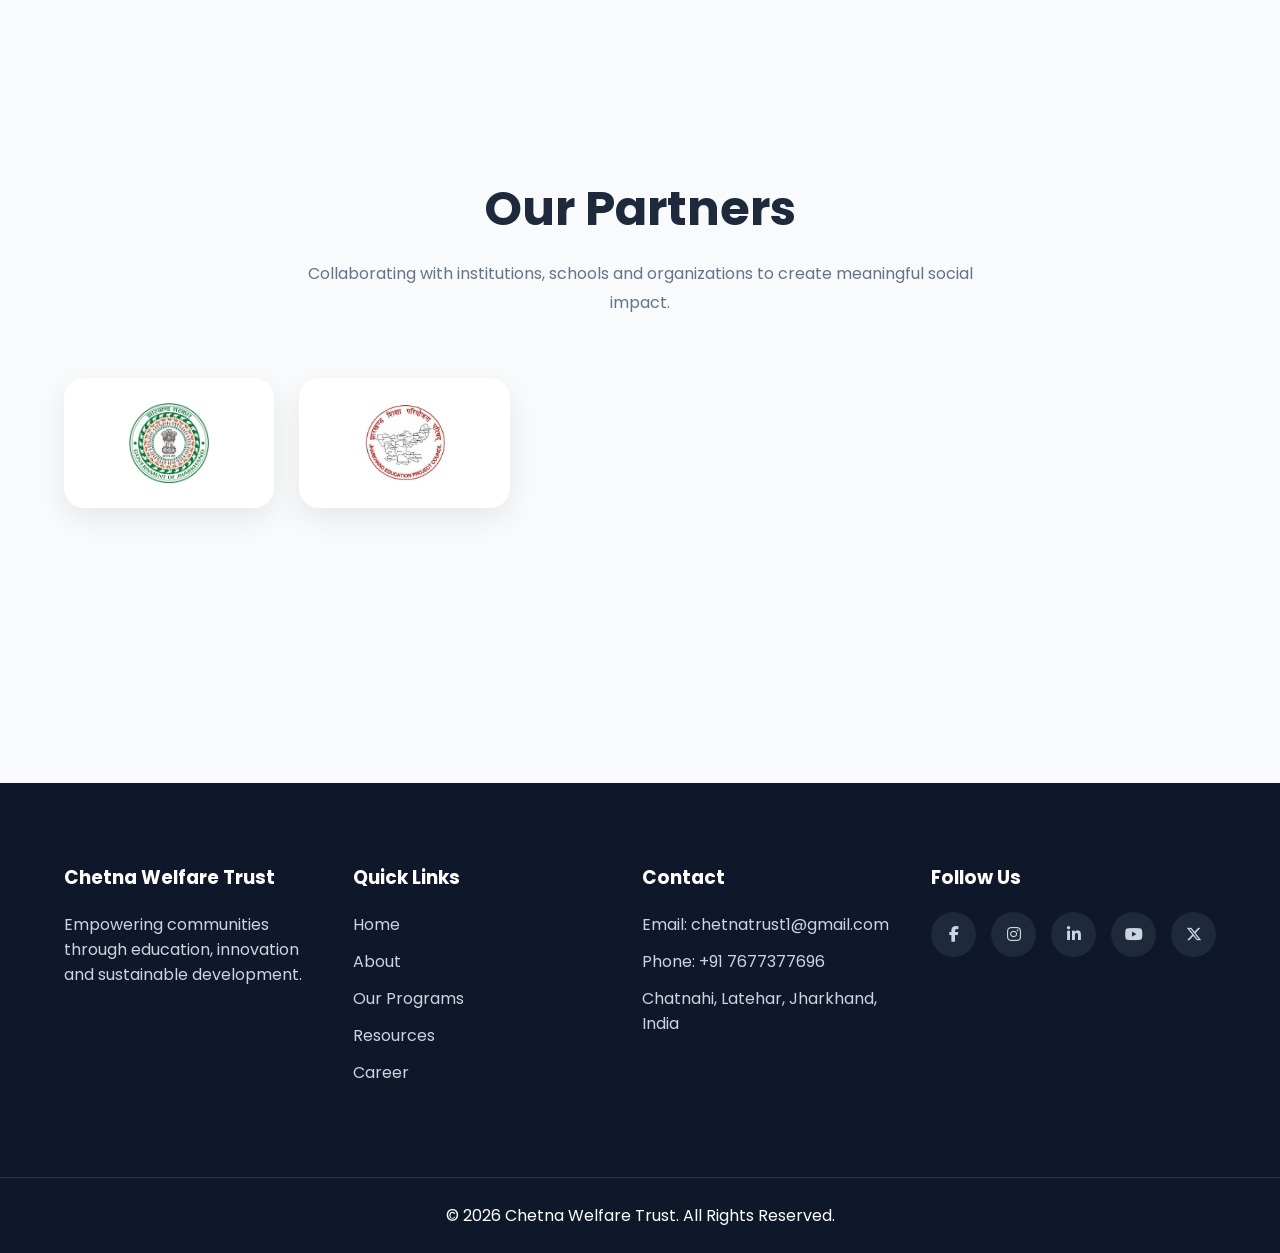
==== commit 7dcf6874: "final frontend" ====
--- a/index.html
+++ b/index.html
@@ -105,7 +105,7 @@
         "sameAs": [
           "https://www.facebook.com/profile.php?id=61560258104470",
           "https://www.instagram.com/chetnawelfaretrust/",
-          "https://www.linkedin.com/in/chetna-welfare-trust",
+          "https://www.linkedin.com/company/chetna-welfare-trust/",
           "https://youtube.com/@chetnawelfaretrust",
           "https://x.com/chetnatrust1"
         ]
@@ -172,7 +172,7 @@
           ></a>
 
           <a
-            href="https://www.linkedin.com/in/chetna-welfare-trust?utm_source=share&utm_campaign=share_via&utm_content=profile&utm_medium=android_app"
+            href="https://www.linkedin.com/company/chetna-welfare-trust/"
             target="_blank" class="linkedin"
             ><i class="fab fa-linkedin-in"></i
           ></a>
@@ -197,9 +197,7 @@
         <h1>Chetna Welfare Trust</h1>
 
         <p>
-          Chetna Welfare Trust is committed to building inclusive communities
-          through education, digital empowerment, environmental awareness and
-          strategic partnerships.
+          Empowering Communities Through Education, Environment, Innovation & Sustainable Development.
         </p>
 
         <div class="hero-buttons">
@@ -590,7 +588,7 @@
             ></a>
 
             <a
-              href="https://www.linkedin.com/in/chetna-welfare-trust?utm_source=share&utm_campaign=share_via&utm_content=profile&utm_medium=android_app"
+              href="https://www.linkedin.com/company/chetna-welfare-trust/"
               target="_blank"
               ><i class="fab fa-linkedin-in"></i
             ></a>
